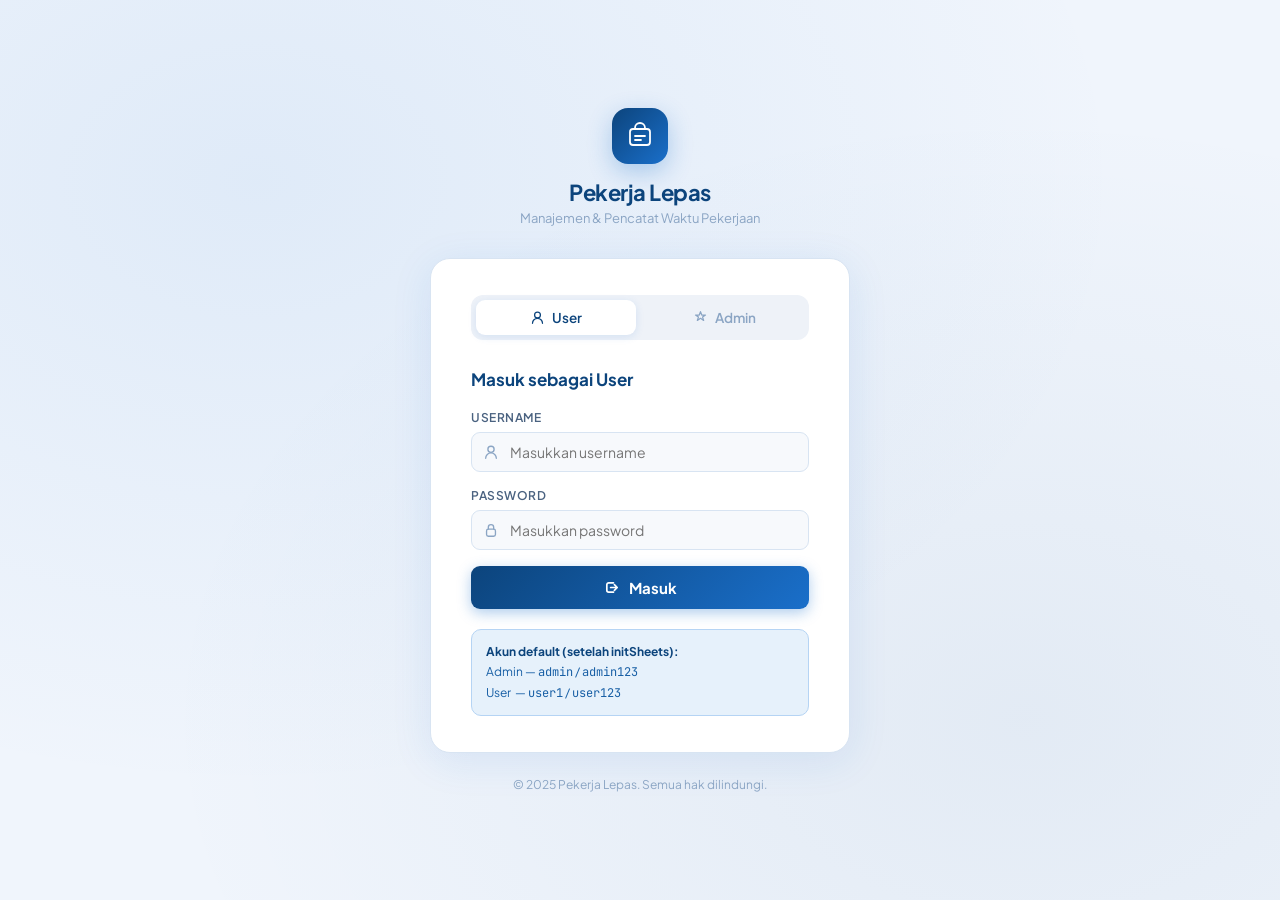
==== admin.html @ 5d01feb5 "Add files via upload" ====
<!DOCTYPE html>
<html lang="id">
<head>
  <meta charset="UTF-8">
  <meta name="viewport" content="width=device-width, initial-scale=1.0">
  <title>Admin — Pekerja Lepas</title>
  <link href="https://fonts.googleapis.com/css2?family=Plus+Jakarta+Sans:wght@400;500;600;700&family=JetBrains+Mono:wght@400;500&display=swap" rel="stylesheet">
  <link rel="stylesheet" href="style.css">
  <style>
    /* ADMIN-SPECIFIC OVERRIDES */
    .app-header { background: linear-gradient(135deg, #0C3060 0%, #0C447C 60%, #1a6fca 100%); }

    .role-badge {
      display: inline-flex; align-items: center; gap: 5px;
      font-size: 11px; font-weight: 600;
      padding: 3px 10px; border-radius: 99px;
    }
    .badge-admin { background: #FFF0D9; color: #A05A00; }
    .badge-user  { background: var(--blue-light); color: var(--blue-dark); }

    .user-grid {
      display: grid;
      grid-template-columns: repeat(auto-fill, minmax(240px, 1fr));
      gap: 14px;
      margin-bottom: 1.5rem;
    }
    .user-card {
      background: var(--white);
      border: 1px solid var(--gray-200);
      border-radius: var(--radius-lg);
      padding: 16px 18px;
      box-shadow: var(--shadow-sm);
      display: flex; align-items: center; gap: 14px;
    }
    .user-avatar {
      width: 42px; height: 42px; border-radius: 50%;
      background: linear-gradient(135deg, var(--blue-dark), var(--blue));
      display: flex; align-items: center; justify-content: center;
      font-size: 17px; font-weight: 700; color: #fff;
      flex-shrink: 0;
    }
    .user-info { flex: 1; min-width: 0; }
    .user-name { font-size: 14px; font-weight: 600; color: var(--gray-800); margin-bottom: 3px; }
    .user-uname { font-size: 12px; color: var(--gray-400); font-family: var(--font-mono); }
    .user-actions { display: flex; gap: 6px; }
    .btn-icon {
      width: 30px; height: 30px;
      border-radius: 7px; border: 1px solid var(--gray-200);
      background: var(--white);
      display: flex; align-items: center; justify-content: center;
      cursor: pointer; transition: all 0.15s;
    }
    .btn-icon svg { width: 14px; height: 14px; }
    .btn-icon:hover { border-color: var(--blue); color: var(--blue); }
    .btn-icon.danger:hover { border-color: #F09595; color: #A32D2D; background: #FCEBEB; }

    /* MODAL */
    .modal-overlay {
      display: none; position: fixed; inset: 0;
      background: rgba(0,0,0,0.35); z-index: 200;
      align-items: center; justify-content: center;
      backdrop-filter: blur(3px);
    }
    .modal-overlay.show { display: flex; }
    .modal {
      background: var(--white);
      border-radius: var(--radius-xl);
      padding: 28px 32px;
      width: 100%; max-width: 400px;
      box-shadow: 0 16px 48px rgba(0,0,0,0.15);
      margin: 20px;
    }
    .modal-title {
      font-size: 16px; font-weight: 700; color: var(--blue-dark);
      margin-bottom: 20px; padding-bottom: 14px;
      border-bottom: 1px solid var(--gray-100);
    }
    .modal-footer { display: flex; gap: 10px; margin-top: 20px; justify-content: flex-end; }
    .btn-cancel {
      padding: 9px 20px;
      background: var(--white); color: var(--gray-600);
      border: 1px solid var(--gray-200);
      border-radius: var(--radius-sm);
      font-family: var(--font-body); font-size: 14px; font-weight: 600;
      cursor: pointer; transition: all 0.15s;
    }
    .btn-cancel:hover { border-color: var(--gray-400); }

    .header-right { display: flex; align-items: center; gap: 12px; margin-left: auto; }
    .session-info { text-align: right; }
    .session-name { font-size: 13px; font-weight: 600; color: #fff; }
    .session-role { font-size: 11px; color: rgba(255,255,255,0.6); }
    .btn-logout {
      padding: 7px 14px;
      background: rgba(255,255,255,0.15);
      border: 1px solid rgba(255,255,255,0.25);
      border-radius: var(--radius-sm);
      color: #fff; font-family: var(--font-body);
      font-size: 12.5px; font-weight: 600;
      cursor: pointer; transition: all 0.15s;
      display: flex; align-items: center; gap: 6px;
    }
    .btn-logout svg { width: 14px; height: 14px; }
    .btn-logout:hover { background: rgba(255,255,255,0.25); }

    select {
      width: 100%;
      padding: 9px 12px 9px 38px;
      border: 1px solid var(--gray-200);
      border-radius: 9px;
      font-family: var(--font-body);
      font-size: 14px;
      color: var(--gray-800);
      background: var(--gray-50);
      outline: none;
      appearance: none;
      cursor: pointer;
    }
    select:focus { border-color: var(--blue); background: var(--white); box-shadow: 0 0 0 3px rgba(26,111,202,0.1); }
  </style>
</head>
<body>

  <!-- HEADER -->
  <header class="app-header">
    <div class="header-inner">
      <div class="app-logo">
        <svg viewBox="0 0 28 28" fill="none">
          <rect x="4" y="7" width="20" height="16" rx="3" stroke="white" stroke-width="1.8"/>
          <path d="M9 7V6a5 5 0 0110 0v1" stroke="white" stroke-width="1.8" stroke-linecap="round"/>
          <path d="M9 14h10M9 18h6" stroke="white" stroke-width="1.8" stroke-linecap="round"/>
        </svg>
      </div>
      <div class="header-text">
        <h1 class="app-title">Pekerja Lepas</h1>
        <p class="app-subtitle">Panel Administrator</p>
      </div>
      <div class="header-right">
        <div class="session-info">
          <div class="session-name" id="session-name">-</div>
          <div class="session-role">Administrator</div>
        </div>
        <button class="btn-logout" onclick="logout()">
          <svg viewBox="0 0 16 16" fill="none"><path d="M6 14H3a1 1 0 01-1-1V3a1 1 0 011-1h3" stroke="currentColor" stroke-width="1.5" stroke-linecap="round"/><path d="M10 11l3-3-3-3M13 8H6" stroke="currentColor" stroke-width="1.5" stroke-linecap="round" stroke-linejoin="round"/></svg>
          Keluar
        </button>
      </div>
    </div>
  </header>

  <!-- NAV -->
  <nav class="main-nav">
    <div class="nav-inner">
      <button class="nav-btn active" onclick="showPage('dashboard')">
        <svg viewBox="0 0 18 18" fill="none"><rect x="2" y="2" width="6" height="6" rx="1.5" stroke="currentColor" stroke-width="1.5"/><rect x="10" y="2" width="6" height="6" rx="1.5" stroke="currentColor" stroke-width="1.5"/><rect x="2" y="10" width="6" height="6" rx="1.5" stroke="currentColor" stroke-width="1.5"/><rect x="10" y="10" width="6" height="6" rx="1.5" stroke="currentColor" stroke-width="1.5"/></svg>
        Dashboard
      </button>
      <button class="nav-btn" onclick="showPage('kelola-user')">
        <svg viewBox="0 0 18 18" fill="none"><circle cx="7" cy="6" r="3" stroke="currentColor" stroke-width="1.5"/><path d="M2 15c0-2.8 2.2-5 5-5" stroke="currentColor" stroke-width="1.5" stroke-linecap="round"/><path d="M13 10v6M10 13h6" stroke="currentColor" stroke-width="1.5" stroke-linecap="round"/></svg>
        Kelola User
      </button>
      <button class="nav-btn" onclick="showPage('semua-pekerjaan')">
        <svg viewBox="0 0 18 18" fill="none"><rect x="3" y="2" width="12" height="14" rx="2" stroke="currentColor" stroke-width="1.5"/><path d="M6 6h6M6 9h6M6 12h4" stroke="currentColor" stroke-width="1.5" stroke-linecap="round"/></svg>
        Semua Pekerjaan
      </button>
    </div>
  </nav>

  <main class="main-content">

    <!-- ==================== DASHBOARD ADMIN ==================== -->
    <section id="dashboard" class="page active">
      <div class="stat-grid" id="admin-stat-grid"></div>
      <div class="sec-title">Aktivitas Terbaru (Semua User)</div>
      <div class="table-card">
        <table>
          <thead><tr>
            <th style="width:25%">Nama Pekerjaan</th>
            <th style="width:18%">User</th>
            <th style="width:22%">Tanggal</th>
            <th style="width:18%">Durasi</th>
            <th style="width:17%">Status</th>
          </tr></thead>
          <tbody id="admin-recent-tbody"></tbody>
        </table>
      </div>
    </section>

    <!-- ==================== KELOLA USER ==================== -->
    <section id="kelola-user" class="page">
      <div style="display:flex;justify-content:space-between;align-items:center;margin-bottom:1.2rem">
        <div class="sec-title" style="padding:0;border:none;margin:0">Daftar User</div>
        <button class="btn-primary" onclick="openAddUser()" style="padding:8px 18px;font-size:13.5px">
          <svg viewBox="0 0 16 16" fill="none" style="width:14px;height:14px"><path d="M8 3v10M3 8h10" stroke="currentColor" stroke-width="2" stroke-linecap="round"/></svg>
          Tambah User
        </button>
      </div>
      <div class="user-grid" id="user-grid"></div>
    </section>

    <!-- ==================== SEMUA PEKERJAAN ==================== -->
    <section id="semua-pekerjaan" class="page">
      <div class="filter-row" id="admin-filter-row"></div>
      <div class="table-card">
        <table>
          <thead><tr>
            <th style="width:28%">Nama Pekerjaan</th>
            <th style="width:17%">User</th>
            <th style="width:23%">Tanggal</th>
            <th style="width:17%">Durasi</th>
            <th style="width:15%">Aksi</th>
          </tr></thead>
          <tbody id="all-jobs-tbody"></tbody>
        </table>
      </div>
    </section>

  </main>

  <!-- MODAL TAMBAH / EDIT USER -->
  <div class="modal-overlay" id="modal-user">
    <div class="modal">
      <div class="modal-title" id="modal-user-title">Tambah User Baru</div>
      <div class="form-group">
        <label>Nama Lengkap</label>
        <div class="input-wrap">
          <svg viewBox="0 0 18 18" fill="none"><circle cx="9" cy="6" r="3.5" stroke="currentColor" stroke-width="1.5"/><path d="M3 16c0-3.3 2.7-6 6-6s6 2.7 6 6" stroke="currentColor" stroke-width="1.5" stroke-linecap="round"/></svg>
          <input type="text" id="modal-nama" placeholder="Nama lengkap user">
        </div>
      </div>
      <div class="form-group">
        <label>Username</label>
        <div class="input-wrap">
          <svg viewBox="0 0 18 18" fill="none"><circle cx="9" cy="9" r="7" stroke="currentColor" stroke-width="1.5"/><path d="M9 6v3l2 2" stroke="currentColor" stroke-width="1.5" stroke-linecap="round"/></svg>
          <input type="text" id="modal-username" placeholder="Username unik">
        </div>
      </div>
      <div class="form-group">
        <label>Password</label>
        <div class="input-wrap">
          <svg viewBox="0 0 18 18" fill="none"><rect x="4" y="8" width="10" height="8" rx="2" stroke="currentColor" stroke-width="1.5"/><path d="M6 8V6a3 3 0 016 0v2" stroke="currentColor" stroke-width="1.5" stroke-linecap="round"/></svg>
          <input type="password" id="modal-password" placeholder="Password">
        </div>
      </div>
      <div class="form-group">
        <label>Role</label>
        <div class="input-wrap">
          <svg viewBox="0 0 18 18" fill="none"><path d="M9 2l1.5 4H15l-3.5 2.5 1.3 4L9 10l-3.8 2.5 1.3-4L3 6h4.5L9 2z" stroke="currentColor" stroke-width="1.5" stroke-linejoin="round"/></svg>
          <select id="modal-role">
            <option value="user">User</option>
            <option value="admin">Admin</option>
          </select>
        </div>
      </div>
      <div class="modal-footer">
        <button class="btn-cancel" onclick="closeModal('modal-user')">Batal</button>
        <button class="btn-primary" onclick="saveUser()" style="padding:9px 20px;font-size:14px">Simpan</button>
      </div>
    </div>
  </div>

  <!-- MODAL KONFIRMASI HAPUS -->
  <div class="modal-overlay" id="modal-delete">
    <div class="modal">
      <div class="modal-title">Hapus User?</div>
      <p style="font-size:14px;color:var(--gray-600);line-height:1.6">User <strong id="delete-target-name"></strong> akan dihapus beserta semua data pekerjaannya. Tindakan ini tidak bisa dibatalkan.</p>
      <div class="modal-footer">
        <button class="btn-cancel" onclick="closeModal('modal-delete')">Batal</button>
        <button class="btn-primary" onclick="confirmDelete()" style="padding:9px 20px;font-size:14px;background:linear-gradient(135deg,#A32D2D,#C94040)">Ya, Hapus</button>
      </div>
    </div>
  </div>

  <script src="api.js"></script>
  <script>
// ==================== SESSION CHECK ====================
const session = JSON.parse(sessionStorage.getItem('pl_session') || 'null');
if (!session || session.role !== 'admin') window.location.href = 'login.html';
document.getElementById('session-name').textContent = session ? session.nama : '-';

let users = [], allJobs = [], jobFilterUser = 'all', editUserId = null, deleteTargetId = null;

const BULAN = ['Jan','Feb','Mar','Apr','Mei','Jun','Jul','Agu','Sep','Okt','Nov','Des'];
const fmtSec = s => { const h=Math.floor(s/3600),m=Math.floor((s%3600)/60),sc=s%60; return [h,m,sc].map(v=>String(v).padStart(2,'0')).join(':'); };
const fmtTgl = t => { const d=new Date(t); return `${d.getDate()} ${BULAN[d.getMonth()]} ${d.getFullYear()}`; };
const getUserName = uid => { const u=users.find(u=>String(u.id)===String(uid)); return u?u.nama:'Unknown'; };
const initials = nama => nama.split(' ').map(w=>w[0]).join('').slice(0,2).toUpperCase();
const showLoad = (id,c) => document.getElementById(id).innerHTML=`<tr><td colspan="${c}" class="empty">Memuat data...</td></tr>`;

function showPage(p) {
  document.querySelectorAll('.page').forEach(el=>el.classList.remove('active'));
  document.querySelectorAll('.nav-btn').forEach((b,i)=>b.classList.toggle('active',['dashboard','kelola-user','semua-pekerjaan'][i]===p));
  document.getElementById(p).classList.add('active');
  if(p==='dashboard')     renderAdminDash();
  if(p==='kelola-user')   loadUsers();
  if(p==='semua-pekerjaan')loadAllJobs();
}

async function renderAdminDash() {
  showLoad('admin-recent-tbody',5);
  try {
    const [rU,rJ] = await Promise.all([API.getUsers(session.id), API.getAllJobs(session.id)]);
    users=rU.success?rU.data:[]; allJobs=rJ.success?rJ.data:[];
    const totalSec=allJobs.reduce((a,b)=>a+b.durasi,0);
    const today=new Date().toISOString().slice(0,10);
    document.getElementById('admin-stat-grid').innerHTML=`
      <div class="stat"><div class="stat-label">Total User</div><div class="stat-val">${users.filter(u=>u.role==='user').length}</div></div>
      <div class="stat"><div class="stat-label">Total Pekerjaan</div><div class="stat-val">${allJobs.length}</div></div>
      <div class="stat"><div class="stat-label">Total Durasi</div><div class="stat-val" style="font-size:18px">${fmtSec(totalSec)}</div></div>
      <div class="stat"><div class="stat-label">Hari Ini</div><div class="stat-val">${allJobs.filter(j=>j.tgl===today).length}</div></div>`;
    const tbody=document.getElementById('admin-recent-tbody');
    tbody.innerHTML=allJobs.length
      ?allJobs.slice(0,10).map(j=>`<tr><td title="${j.nama}">${j.nama}</td><td>${getUserName(j.userId)}</td><td>${fmtTgl(j.tgl)}</td><td>${fmtSec(j.durasi)}</td><td><span class="badge badge-done">selesai</span></td></tr>`).join('')
      :`<tr><td colspan="5" class="empty">Belum ada aktivitas</td></tr>`;
  } catch(err) {
    document.getElementById('admin-recent-tbody').innerHTML=`<tr><td colspan="5" class="empty">Gagal: ${err.message}</td></tr>`;
  }
}

async function loadUsers() {
  document.getElementById('user-grid').innerHTML=`<div style="color:var(--gray-400);font-size:13px;padding:1rem">Memuat...</div>`;
  try { const r=await API.getUsers(session.id); users=r.success?r.data:[]; renderUsers(); }
  catch(err) { document.getElementById('user-grid').innerHTML=`<div class="empty">Gagal: ${err.message}</div>`; }
}
function renderUsers() {
  document.getElementById('user-grid').innerHTML=users.map(u=>`
    <div class="user-card">
      <div class="user-avatar">${initials(u.nama)}</div>
      <div class="user-info">
        <div class="user-name">${u.nama}</div>
        <div class="user-uname">@${u.username}</div>
        <span class="role-badge ${u.role==='admin'?'badge-admin':'badge-user'}" style="margin-top:5px">${u.role==='admin'?'Admin':'User'}</span>
      </div>
      <div class="user-actions">
        ${String(u.id)!==String(session.id)?`
          <button class="btn-icon" onclick="openEditUser('${u.id}')" title="Edit"><svg viewBox="0 0 16 16" fill="none"><path d="M11 2l3 3-8 8H3v-3l8-8z" stroke="currentColor" stroke-width="1.3" stroke-linejoin="round"/></svg></button>
          <button class="btn-icon danger" onclick="openDelete('${u.id}','${u.nama}')" title="Hapus"><svg viewBox="0 0 16 16" fill="none"><path d="M3 5h10M6 5V3h4v2M6 8v5M10 8v5" stroke="currentColor" stroke-width="1.3" stroke-linecap="round"/></svg></button>
        `:'<span style="font-size:11px;color:var(--gray-400)">Saya</span>'}
      </div>
    </div>`).join('');
}
function openAddUser(){
  editUserId=null;
  document.getElementById('modal-user-title').textContent='Tambah User Baru';
  ['modal-nama','modal-username','modal-password'].forEach(id=>document.getElementById(id).value='');
  document.getElementById('modal-role').value='user';
  document.getElementById('modal-user').classList.add('show');
}
function openEditUser(id){
  const u=users.find(u=>String(u.id)===String(id)); if(!u)return;
  editUserId=id;
  document.getElementById('modal-user-title').textContent='Edit User';
  document.getElementById('modal-nama').value=u.nama;
  document.getElementById('modal-username').value=u.username;
  document.getElementById('modal-password').value='';
  document.getElementById('modal-role').value=u.role;
  document.getElementById('modal-user').classList.add('show');
}
async function saveUser(){
  const nama=document.getElementById('modal-nama').value.trim();
  const username=document.getElementById('modal-username').value.trim();
  const password=document.getElementById('modal-password').value;
  const role=document.getElementById('modal-role').value;
  if(!nama||!username){alert('Nama dan username wajib diisi.');return;}
  try{
    const res=editUserId
      ?await API.updateUser(session.id,{id:editUserId,nama,username,password:password||undefined,role})
      :await API.createUser(session.id,{nama,username,password,role});
    if(!res.success){alert('Gagal: '+res.error);return;}
    closeModal('modal-user'); loadUsers();
  }catch(err){alert('Error: '+err.message);}
}
function openDelete(id,nama){
  deleteTargetId=id;
  document.getElementById('delete-target-name').textContent=nama;
  document.getElementById('modal-delete').classList.add('show');
}
async function confirmDelete(){
  try{
    const res=await API.deleteUser(session.id,deleteTargetId);
    if(!res.success){alert('Gagal: '+res.error);return;}
    closeModal('modal-delete'); loadUsers();
  }catch(err){alert('Error: '+err.message);}
}

async function loadAllJobs(){
  showLoad('all-jobs-tbody',5);
  try{
    const [rJ,rU]=await Promise.all([API.getAllJobs(session.id),API.getUsers(session.id)]);
    allJobs=rJ.success?rJ.data:[]; users=rU.success?rU.data:[]; renderAllJobs();
  }catch(err){document.getElementById('all-jobs-tbody').innerHTML=`<tr><td colspan="5" class="empty">Gagal: ${err.message}</td></tr>`;}
}
function renderAllJobs(){
  const uo=users.filter(u=>u.role==='user');
  let fr=`<button class="fbtn ${jobFilterUser==='all'?'active':''}" onclick="setJobFilter('all')">Semua User</button>`;
  uo.forEach(u=>{fr+=`<button class="fbtn ${jobFilterUser==u.id?'active':''}" onclick="setJobFilter('${u.id}')">${u.nama}</button>`;});
  document.getElementById('admin-filter-row').innerHTML=fr;
  const fl=jobFilterUser==='all'?allJobs:allJobs.filter(j=>String(j.userId)===String(jobFilterUser));
  document.getElementById('all-jobs-tbody').innerHTML=fl.length
    ?fl.map(j=>`<tr><td title="${j.nama}">${j.nama}</td><td>${getUserName(j.userId)}</td><td>${fmtTgl(j.tgl)}</td><td>${fmtSec(j.durasi)}</td><td><button class="btn-icon danger" onclick="deleteJobAdmin('${j.id}')"><svg viewBox="0 0 16 16" fill="none"><path d="M3 5h10M6 5V3h4v2M6 8v5M10 8v5" stroke="currentColor" stroke-width="1.3" stroke-linecap="round"/></svg></button></td></tr>`).join('')
    :`<tr><td colspan="5" class="empty">Belum ada data</td></tr>`;
}
function setJobFilter(v){jobFilterUser=v;renderAllJobs();}
async function deleteJobAdmin(id){
  if(!confirm('Hapus pekerjaan ini?'))return;
  try{const res=await API.deleteJob(session.id,id);if(!res.success){alert('Gagal: '+res.error);return;}loadAllJobs();}
  catch(err){alert('Error: '+err.message);}
}

function closeModal(id){document.getElementById(id).classList.remove('show');}
document.querySelectorAll('.modal-overlay').forEach(o=>{o.addEventListener('click',function(e){if(e.target===this)this.classList.remove('show');});});
function logout(){sessionStorage.removeItem('pl_session');window.location.href='login.html';}

renderAdminDash();
  </script>
</body>
</html>
---- style.css ----
/* ============================================
   PEKERJA LEPAS — style.css
   Tema: Biru profesional + Putih bersih
   Font: Plus Jakarta Sans + JetBrains Mono
============================================ */

@import url('https://fonts.googleapis.com/css2?family=Plus+Jakarta+Sans:wght@400;500;600;700&family=JetBrains+Mono:wght@400;500&display=swap');

/* ==================== RESET & BASE ==================== */
*, *::before, *::after {
  box-sizing: border-box;
  margin: 0;
  padding: 0;
}

:root {
  --blue:         #1a6fca;
  --blue-dark:    #0C447C;
  --blue-mid:     #2681e2;
  --blue-light:   #E6F1FB;
  --blue-border:  #B5D4F4;
  --blue-text:    #185FA5;
  --white:        #ffffff;
  --gray-50:      #F7F9FC;
  --gray-100:     #EEF2F8;
  --gray-200:     #D8E4F2;
  --gray-400:     #8BA5C4;
  --gray-600:     #4A6280;
  --gray-800:     #1C2D40;
  --success-bg:   #E1F5EE;
  --success-text: #085041;
  --success-bdr:  #5DCAA5;
  --danger-bg:    #FCEBEB;
  --danger-text:  #A32D2D;
  --danger-bdr:   #F09595;
  --font-body:    'Plus Jakarta Sans', sans-serif;
  --font-mono:    'JetBrains Mono', monospace;
  --radius-sm:    6px;
  --radius-md:    10px;
  --radius-lg:    14px;
  --radius-xl:    20px;
  --shadow-sm:    0 1px 4px rgba(26,111,202,0.08);
  --shadow-md:    0 4px 16px rgba(26,111,202,0.12);
  --shadow-lg:    0 8px 32px rgba(26,111,202,0.16);
}

html {
  font-size: 15px;
  scroll-behavior: smooth;
}

body {
  font-family: var(--font-body);
  background: var(--gray-50);
  color: var(--gray-800);
  min-height: 100vh;
  line-height: 1.6;
}

/* ==================== APP HEADER ==================== */
.app-header {
  background: linear-gradient(135deg, var(--blue-dark) 0%, var(--blue) 60%, #2a8ef0 100%);
  padding: 0;
  position: sticky;
  top: 0;
  z-index: 100;
  box-shadow: 0 2px 12px rgba(12,68,124,0.25);
}

.header-inner {
  max-width: 900px;
  margin: 0 auto;
  padding: 14px 24px;
  display: flex;
  align-items: center;
  gap: 14px;
}

.app-logo {
  width: 42px;
  height: 42px;
  background: rgba(255,255,255,0.15);
  border-radius: var(--radius-md);
  display: flex;
  align-items: center;
  justify-content: center;
  flex-shrink: 0;
  backdrop-filter: blur(4px);
  border: 1px solid rgba(255,255,255,0.2);
}

.app-logo svg {
  width: 22px;
  height: 22px;
}

.app-title {
  font-size: 17px;
  font-weight: 700;
  color: #fff;
  letter-spacing: -0.3px;
}

.app-subtitle {
  font-size: 11.5px;
  color: rgba(255,255,255,0.65);
  margin-top: 1px;
}

/* ==================== NAV ==================== */
.main-nav {
  background: var(--white);
  border-bottom: 1px solid var(--gray-200);
  box-shadow: var(--shadow-sm);
  position: sticky;
  top: 70px;
  z-index: 99;
}

.nav-inner {
  max-width: 900px;
  margin: 0 auto;
  padding: 0 24px;
  display: flex;
  gap: 0;
}

.nav-btn {
  background: none;
  border: none;
  border-bottom: 2.5px solid transparent;
  padding: 12px 18px;
  font-size: 13.5px;
  font-family: var(--font-body);
  font-weight: 500;
  color: var(--gray-400);
  cursor: pointer;
  display: flex;
  align-items: center;
  gap: 7px;
  transition: color 0.18s, border-color 0.18s;
  margin-bottom: -1px;
  white-space: nowrap;
}

.nav-btn svg {
  width: 15px;
  height: 15px;
  flex-shrink: 0;
}

.nav-btn:hover {
  color: var(--blue);
}

.nav-btn.active {
  color: var(--blue);
  border-bottom-color: var(--blue);
}

/* ==================== MAIN CONTENT ==================== */
.main-content {
  max-width: 900px;
  margin: 0 auto;
  padding: 28px 24px 60px;
}

/* ==================== PAGES ==================== */
.page {
  display: none;
  animation: fadeIn 0.2s ease;
}

.page.active {
  display: block;
}

@keyframes fadeIn {
  from { opacity: 0; transform: translateY(6px); }
  to   { opacity: 1; transform: translateY(0); }
}

/* ==================== STAT CARDS ==================== */
.stat-grid {
  display: grid;
  grid-template-columns: repeat(auto-fit, minmax(140px, 1fr));
  gap: 14px;
  margin-bottom: 1.5rem;
}

.stat {
  background: var(--white);
  border: 1px solid var(--blue-border);
  border-radius: var(--radius-lg);
  padding: 16px 18px;
  box-shadow: var(--shadow-sm);
  position: relative;
  overflow: hidden;
}

.stat::before {
  content: '';
  position: absolute;
  top: 0; left: 0; right: 0;
  height: 3px;
  background: linear-gradient(90deg, var(--blue), #2a8ef0);
  border-radius: var(--radius-lg) var(--radius-lg) 0 0;
}

.stat-label {
  font-size: 11.5px;
  color: var(--blue-text);
  font-weight: 500;
  margin-bottom: 8px;
  text-transform: uppercase;
  letter-spacing: 0.5px;
}

.stat-val {
  font-size: 26px;
  font-weight: 700;
  color: var(--blue-dark);
  font-family: var(--font-mono);
  letter-spacing: -1px;
}

/* ==================== FILTER BUTTONS ==================== */
.filter-row {
  display: flex;
  gap: 8px;
  flex-wrap: wrap;
  margin-bottom: 1.2rem;
}

.fbtn {
  font-size: 12px;
  padding: 5px 14px;
  border: 1px solid var(--gray-200);
  border-radius: 99px;
  background: var(--white);
  cursor: pointer;
  color: var(--gray-600);
  font-family: var(--font-body);
  font-weight: 500;
  transition: all 0.15s;
}

.fbtn:hover {
  border-color: var(--blue-border);
  color: var(--blue);
}

.fbtn.active {
  background: var(--blue-light);
  color: var(--blue-dark);
  border-color: var(--blue-border);
}

/* ==================== TABLE ==================== */
.table-card {
  background: var(--white);
  border: 1px solid var(--gray-200);
  border-radius: var(--radius-lg);
  overflow: hidden;
  box-shadow: var(--shadow-sm);
}

table {
  width: 100%;
  border-collapse: collapse;
  table-layout: fixed;
  font-size: 13.5px;
}

th {
  text-align: left;
  padding: 10px 14px;
  background: var(--blue-light);
  border-bottom: 1px solid var(--blue-border);
  font-weight: 600;
  font-size: 11.5px;
  color: var(--blue-text);
  text-transform: uppercase;
  letter-spacing: 0.5px;
}

td {
  padding: 11px 14px;
  border-bottom: 1px solid var(--gray-100);
  color: var(--gray-800);
  overflow: hidden;
  text-overflow: ellipsis;
  white-space: nowrap;
}

tr:last-child td {
  border-bottom: none;
}

tr:hover td {
  background: var(--gray-50);
}

.badge {
  display: inline-block;
  font-size: 11px;
  padding: 3px 10px;
  border-radius: 99px;
  font-weight: 600;
}

.badge-done {
  background: var(--blue-light);
  color: var(--blue-dark);
}

.empty {
  text-align: center;
  padding: 2.5rem;
  color: var(--gray-400);
  font-size: 13px;
  font-style: italic;
}

/* ==================== FORM CARD ==================== */
.card {
  background: var(--white);
  border: 1px solid var(--gray-200);
  border-radius: var(--radius-lg);
  padding: 24px;
  box-shadow: var(--shadow-sm);
  margin-bottom: 1.5rem;
}

.card-title {
  font-size: 15px;
  font-weight: 700;
  color: var(--blue-dark);
  margin-bottom: 1.2rem;
  padding-bottom: 12px;
  border-bottom: 1px solid var(--gray-100);
}

.form-group {
  margin-bottom: 1rem;
}

.form-group label {
  display: block;
  font-size: 12.5px;
  font-weight: 600;
  color: var(--gray-600);
  margin-bottom: 6px;
  text-transform: uppercase;
  letter-spacing: 0.4px;
}

.form-group input {
  width: 100%;
  padding: 9px 12px;
  border: 1px solid var(--gray-200);
  border-radius: var(--radius-sm);
  font-family: var(--font-body);
  font-size: 14px;
  color: var(--gray-800);
  background: var(--white);
  transition: border-color 0.15s, box-shadow 0.15s;
  outline: none;
}

.form-group input:focus {
  border-color: var(--blue);
  box-shadow: 0 0 0 3px rgba(26,111,202,0.1);
}

.form-group input[readonly] {
  background: var(--gray-50);
  color: var(--gray-400);
}

.form-row {
  display: grid;
  grid-template-columns: 1fr 1fr 1fr;
  gap: 14px;
}

/* ==================== STOPWATCH ==================== */
.stopwatch-block {
  background: var(--gray-50);
  border: 1px solid var(--gray-200);
  border-radius: var(--radius-md);
  padding: 18px 20px;
  margin-bottom: 1rem;
}

.stopwatch-block label {
  display: block;
  font-size: 12.5px;
  font-weight: 600;
  color: var(--gray-600);
  margin-bottom: 10px;
  text-transform: uppercase;
  letter-spacing: 0.4px;
}

.sw-display {
  font-family: var(--font-mono);
  font-size: 42px;
  font-weight: 500;
  color: var(--blue-dark);
  letter-spacing: 2px;
  margin-bottom: 16px;
  line-height: 1;
  user-select: none;
}

.sw-btns {
  display: flex;
  gap: 10px;
  flex-wrap: wrap;
}

.sw-btn {
  display: flex;
  align-items: center;
  gap: 7px;
  padding: 9px 18px;
  font-size: 13.5px;
  font-family: var(--font-body);
  font-weight: 600;
  border-radius: var(--radius-sm);
  cursor: pointer;
  border: 1px solid transparent;
  transition: all 0.15s;
}

.sw-btn svg {
  width: 14px;
  height: 14px;
  flex-shrink: 0;
}

.btn-mulai {
  background: var(--success-bg);
  color: var(--success-text);
  border-color: var(--success-bdr);
}

.btn-mulai:hover {
  background: #c9eddf;
}

.btn-stop {
  background: var(--danger-bg);
  color: var(--danger-text);
  border-color: var(--danger-bdr);
}

.btn-stop:hover {
  background: #f7d5d5;
}

.btn-reset {
  background: var(--white);
  color: var(--gray-600);
  border-color: var(--gray-200);
}

.btn-reset:hover {
  border-color: var(--gray-400);
}

/* ==================== BUTTONS ==================== */
.btn-primary {
  background: linear-gradient(135deg, var(--blue), var(--blue-mid));
  color: var(--white);
  border: none;
  border-radius: var(--radius-sm);
  font-family: var(--font-body);
  font-size: 14px;
  font-weight: 600;
  padding: 10px 24px;
  cursor: pointer;
  transition: all 0.18s;
  box-shadow: 0 2px 8px rgba(26,111,202,0.3);
  display: inline-flex;
  align-items: center;
  justify-content: center;
  gap: 8px;
}

.btn-primary:hover {
  background: linear-gradient(135deg, #155fae, #1a6fca);
  box-shadow: 0 4px 14px rgba(26,111,202,0.4);
  transform: translateY(-1px);
}

.btn-primary:active {
  transform: translateY(0);
}

.btn-full {
  width: 100%;
}

.btn-print {
  padding: 13px 24px;
  font-size: 15px;
}

.btn-print svg {
  width: 17px;
  height: 17px;
}

/* ==================== SECTION TITLE ==================== */
.sec-title {
  font-size: 14px;
  font-weight: 700;
  color: var(--blue-dark);
  margin-bottom: 12px;
  padding-top: 1.5rem;
  display: flex;
  align-items: center;
  gap: 8px;
}

.sec-title::before {
  content: '';
  display: inline-block;
  width: 3px;
  height: 16px;
  background: var(--blue);
  border-radius: 2px;
}

/* ==================== LAPORAN ==================== */
.edit-hint {
  display: flex;
  align-items: center;
  gap: 8px;
  font-size: 12.5px;
  color: var(--blue-text);
  background: var(--blue-light);
  border: 1px solid var(--blue-border);
  border-radius: var(--radius-md);
  padding: 10px 14px;
  margin-bottom: 1.2rem;
}

.edit-hint svg {
  width: 15px;
  height: 15px;
  flex-shrink: 0;
}

#logo-input {
  display: none;
}

.report-wrap {
  background: var(--white);
  border: 1px solid var(--gray-200);
  border-radius: var(--radius-xl);
  overflow: hidden;
  box-shadow: var(--shadow-md);
  margin-bottom: 1.2rem;
}

/* KOP */
.kop {
  background: linear-gradient(135deg, var(--blue-dark) 0%, var(--blue) 60%, #2a8ef0 100%);
  padding: 22px 28px;
  display: flex;
  align-items: center;
  gap: 18px;
}

.kop-logo-box {
  width: 72px;
  height: 72px;
  background: var(--white);
  border-radius: var(--radius-md);
  display: flex;
  align-items: center;
  justify-content: center;
  cursor: pointer;
  overflow: hidden;
  flex-shrink: 0;
  box-shadow: 0 2px 8px rgba(0,0,0,0.15);
  transition: transform 0.15s;
}

.kop-logo-box:hover {
  transform: scale(1.05);
}

.kop-logo-box img {
  width: 100%;
  height: 100%;
  object-fit: contain;
}

.logo-placeholder {
  display: flex;
  flex-direction: column;
  align-items: center;
  gap: 4px;
  padding: 8px;
}

.logo-placeholder svg {
  width: 28px;
  height: 28px;
}

.logo-placeholder span {
  font-size: 9.5px;
  color: var(--blue-text);
  text-align: center;
  line-height: 1.3;
  font-weight: 500;
}

.kop-info {
  flex: 1;
}

.kop-name {
  font-size: 20px;
  font-weight: 700;
  color: var(--white);
  margin-bottom: 4px;
  line-height: 1.3;
}

.kop-sub {
  font-size: 12px;
  color: rgba(255,255,255,0.7);
  line-height: 1.5;
}

[contenteditable]:hover {
  outline: 1.5px dashed rgba(255,255,255,0.4);
  border-radius: 4px;
}

[contenteditable]:focus {
  outline: 2px solid rgba(255,255,255,0.6);
  border-radius: 4px;
  padding: 2px 5px;
}

.report-body [contenteditable]:hover {
  outline: 1.5px dashed var(--blue-border);
  border-radius: 4px;
}

.report-body [contenteditable]:focus {
  outline: 2px solid var(--blue);
  border-radius: 4px;
  padding: 2px 5px;
}

.kop-stripe {
  height: 4px;
  background: linear-gradient(90deg, #B5D4F4 0%, #E6F1FB 50%, #B5D4F4 100%);
}

/* REPORT BODY */
.report-body {
  padding: 24px 28px;
}

.report-meta {
  display: flex;
  justify-content: space-between;
  align-items: flex-start;
  margin-bottom: 20px;
  gap: 16px;
}

.report-title {
  font-size: 18px;
  font-weight: 700;
  color: var(--blue-dark);
  margin-bottom: 4px;
}

.report-period {
  font-size: 12.5px;
  color: var(--gray-400);
}

.report-no-wrap {
  text-align: right;
  flex-shrink: 0;
}

.report-no-label {
  font-size: 11px;
  color: var(--gray-400);
  text-transform: uppercase;
  letter-spacing: 0.5px;
  margin-bottom: 2px;
}

.report-no-val {
  font-size: 13.5px;
  font-weight: 600;
  color: var(--blue-dark);
  font-family: var(--font-mono);
}

/* REPORT STATS */
.rstat-grid {
  display: grid;
  grid-template-columns: repeat(3, 1fr);
  gap: 12px;
  margin-bottom: 20px;
}

.rstat {
  background: var(--blue-light);
  border: 1px solid var(--blue-border);
  border-radius: var(--radius-md);
  padding: 12px 14px;
}

.rstat-label {
  font-size: 11px;
  color: var(--blue-text);
  font-weight: 600;
  text-transform: uppercase;
  letter-spacing: 0.4px;
  margin-bottom: 5px;
}

.rstat-val {
  font-size: 18px;
  font-weight: 700;
  color: var(--blue-dark);
  font-family: var(--font-mono);
}

/* REPORT TABLE */
.report-table {
  margin-bottom: 24px;
}

/* TANDA TANGAN */
.ttd-section {
  display: grid;
  grid-template-columns: 1fr 1fr;
  gap: 2.5rem;
  margin-top: 10px;
  padding-top: 20px;
  border-top: 1px solid var(--gray-200);
}

.ttd-box {
  text-align: center;
}

.ttd-label {
  font-size: 12px;
  color: var(--gray-400);
  font-weight: 500;
  margin-bottom: 4px;
}

.ttd-city {
  font-size: 13px;
  color: var(--gray-600);
  margin-bottom: 12px;
}

.ttd-space {
  height: 70px;
  border-bottom: 1px solid var(--gray-200);
  margin-bottom: 10px;
}

.ttd-name {
  font-size: 13.5px;
  font-weight: 700;
  color: var(--gray-800);
}

.ttd-role {
  font-size: 12px;
  color: var(--gray-400);
  margin-top: 3px;
}

/* ==================== PRINT STYLES ==================== */
@media print {
  body {
    background: white;
    padding: 0;
  }

  .app-header,
  .main-nav,
  .edit-hint,
  .btn-print {
    display: none !important;
  }

  .main-content {
    padding: 0;
    max-width: 100%;
  }

  .page {
    display: block !important;
  }

  #dashboard,
  #pekerjaan {
    display: none !important;
  }

  #laporan {
    display: block !important;
  }

  .report-wrap {
    box-shadow: none;
    border: none;
  }
}

/* ==================== RESPONSIVE ==================== */
@media (max-width: 600px) {
  .header-inner,
  .nav-inner,
  .main-content {
    padding-left: 16px;
    padding-right: 16px;
  }

  .form-row {
    grid-template-columns: 1fr 1fr;
  }

  .form-row .form-group:last-child {
    grid-column: 1 / -1;
  }

  .stat-grid {
    grid-template-columns: repeat(2, 1fr);
  }

  .rstat-grid {
    grid-template-columns: 1fr 1fr;
  }

  .ttd-section {
    grid-template-columns: 1fr;
    gap: 1.5rem;
  }

  .kop {
    padding: 16px 20px;
  }

  .kop-name {
    font-size: 16px;
  }

  .sw-display {
    font-size: 32px;
  }
}

/* ==================== TAMBAHAN v2 ====================
   Edit/hapus tombol, modal, toast, header right, responsif
====================================================== */

/* Header right (session + logout) */
.header-right { display:flex; align-items:center; gap:12px; margin-left:auto; }
.session-info { text-align:right; }
.session-name { font-size:13px; font-weight:600; color:#fff; }
.session-role { font-size:11px; color:rgba(255,255,255,0.6); }
.btn-logout {
  padding:7px 14px;
  background:rgba(255,255,255,0.15);
  border:1px solid rgba(255,255,255,0.25);
  border-radius:var(--radius-sm);
  color:#fff; font-family:var(--font-body);
  font-size:12.5px; font-weight:600; cursor:pointer;
  display:flex; align-items:center; gap:6px; transition:all 0.15s; white-space:nowrap;
}
.btn-logout svg { width:14px; height:14px; }
.btn-logout:hover { background:rgba(255,255,255,0.25); }

/* Aksi icon buttons */
.btn-icon {
  width:30px; height:30px;
  border-radius:7px; border:1px solid var(--gray-200);
  background:var(--white);
  display:inline-flex; align-items:center; justify-content:center;
  cursor:pointer; transition:all 0.15s; color:var(--gray-600);
}
.btn-icon svg { width:14px; height:14px; }
.btn-icon:hover { border-color:var(--blue); color:var(--blue); background:var(--blue-light); }
.btn-icon.danger:hover { border-color:#F09595; color:#A32D2D; background:#FCEBEB; }

/* Modal */
.modal-overlay {
  display:none; position:fixed; inset:0;
  background:rgba(0,0,0,0.35); z-index:200;
  align-items:center; justify-content:center;
  backdrop-filter:blur(3px);
}
.modal-overlay.show { display:flex; }
.modal {
  background:var(--white); border-radius:var(--radius-xl);
  padding:28px 32px; width:100%; max-width:400px;
  box-shadow:0 16px 48px rgba(0,0,0,0.15); margin:20px;
}
.modal-title {
  font-size:16px; font-weight:700; color:var(--blue-dark);
  margin-bottom:16px; padding-bottom:14px;
  border-bottom:1px solid var(--gray-100);
}
.modal-footer { display:flex; gap:10px; margin-top:20px; justify-content:flex-end; }
.btn-cancel {
  padding:9px 20px;
  background:var(--white); color:var(--gray-600);
  border:1px solid var(--gray-200);
  border-radius:var(--radius-sm);
  font-family:var(--font-body); font-size:14px; font-weight:600;
  cursor:pointer; transition:all 0.15s;
  display:inline-flex; align-items:center; gap:6px;
}
.btn-cancel:hover { border-color:var(--gray-400); }

/* Responsif mobile */
@media (max-width: 640px) {
  .header-inner { padding:10px 14px; gap:10px; }
  .app-title { font-size:15px; }
  .app-subtitle { display:none; }
  .session-info { display:none; }
  .btn-logout span { display:none; }
  .btn-logout { padding:7px 10px; }

  .nav-inner { padding:0 10px; gap:0; }
  .nav-btn { padding:10px 10px; font-size:12px; gap:5px; }
  .nav-btn svg { width:14px; height:14px; }

  .main-content { padding:16px 12px 60px; }

  .stat-grid { grid-template-columns:1fr 1fr; gap:10px; }
  .stat-val { font-size:20px; }

  .form-row { grid-template-columns:1fr 1fr; }
  .form-row .form-group:last-child { grid-column:1 / -1; }

  .sw-display { font-size:28px; }
  .sw-btn { padding:8px 12px; font-size:13px; }

  .card { padding:16px; }

  table { font-size:12px; }
  th,td { padding:8px 8px; }

  /* Sembunyikan kolom tanggal di mobile, tampilkan saja nama + durasi + aksi */
  .hide-mobile { display:none; }

  .rstat-grid { grid-template-columns:1fr 1fr; }

  .ttd-section { grid-template-columns:1fr; gap:1.5rem; }

  .kop { padding:14px 16px; gap:12px; }
  .kop-logo-box { width:52px; height:52px; }
  .kop-name { font-size:15px; }
  .kop-sub { font-size:10px; }
  .report-body { padding:16px; }

  .modal { padding:20px; margin:12px; }
  .filter-row { gap:6px; }
  .fbtn { padding:4px 10px; font-size:11.5px; }
}

@media (max-width: 400px) {
  .stat-grid { grid-template-columns:1fr; }
  .form-row { grid-template-columns:1fr; }
  .form-row .form-group:last-child { grid-column:auto; }
}
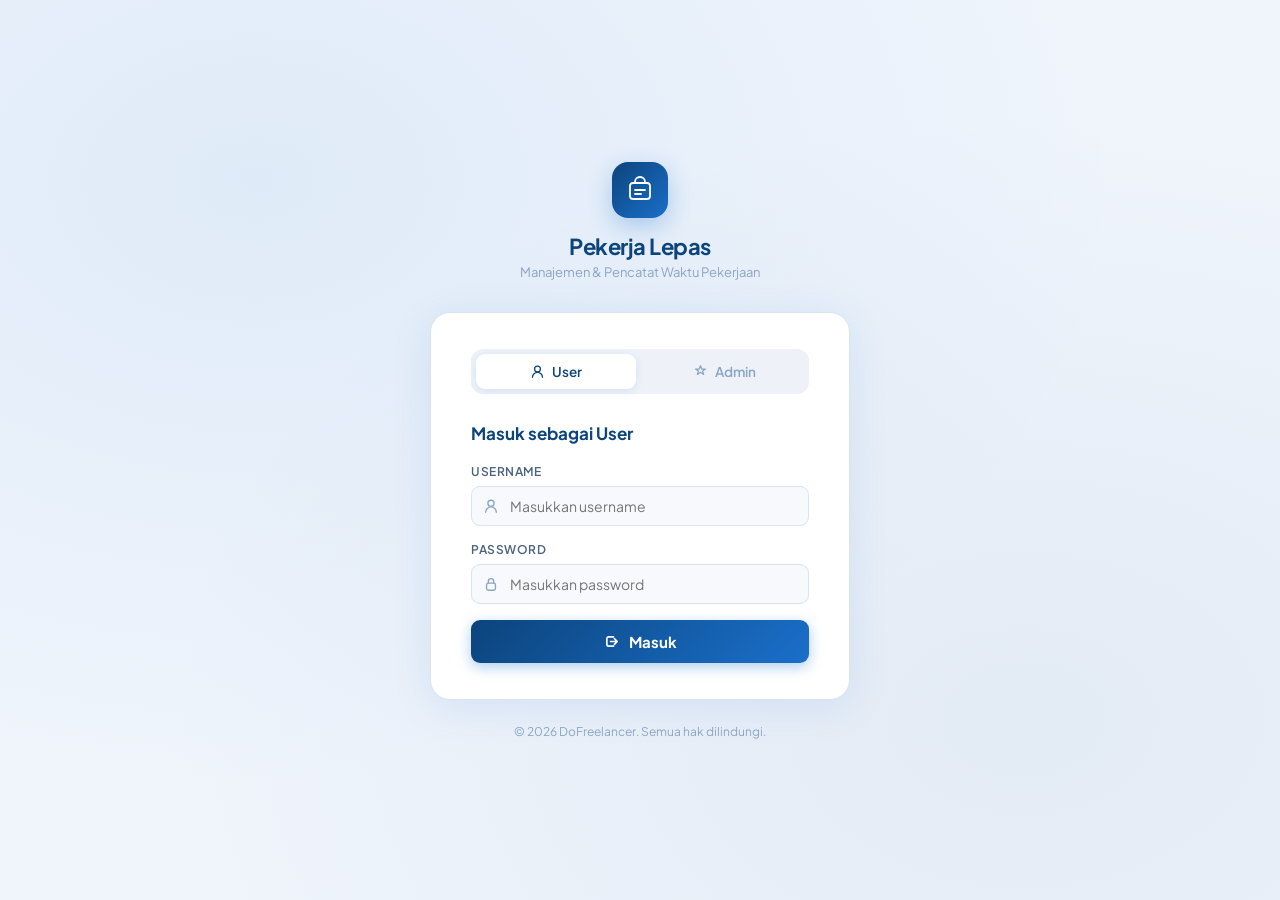
==== commit fd078849: "Add files via upload" ====
--- a/admin.html
+++ b/admin.html
@@ -6,300 +6,419 @@
   <title>Admin — Pekerja Lepas</title>
   <link href="https://fonts.googleapis.com/css2?family=Plus+Jakarta+Sans:wght@400;500;600;700&family=JetBrains+Mono:wght@400;500&display=swap" rel="stylesheet">
   <link rel="stylesheet" href="style.css">
+  <link rel="stylesheet" href="sidebar.css">
   <style>
-    /* ADMIN-SPECIFIC OVERRIDES */
-    .app-header { background: linear-gradient(135deg, #0C3060 0%, #0C447C 60%, #1a6fca 100%); }
-
-    .role-badge {
-      display: inline-flex; align-items: center; gap: 5px;
-      font-size: 11px; font-weight: 600;
-      padding: 3px 10px; border-radius: 99px;
-    }
-    .badge-admin { background: #FFF0D9; color: #A05A00; }
-    .badge-user  { background: var(--blue-light); color: var(--blue-dark); }
-
-    .user-grid {
-      display: grid;
-      grid-template-columns: repeat(auto-fill, minmax(240px, 1fr));
-      gap: 14px;
-      margin-bottom: 1.5rem;
-    }
+    .app-header { background: linear-gradient(135deg,#0C3060 0%,#0C447C 60%,#1a6fca 100%); }
+    .role-badge { display:inline-flex;align-items:center;gap:5px;font-size:11px;font-weight:600;padding:3px 9px;border-radius:99px; }
+    .badge-admin { background:#FFF0D9;color:#A05A00; }
+    .badge-user  { background:var(--blue-light);color:var(--blue-dark); }
+
+    /* USER CARD — lebih compact */
+    .user-grid { display:grid;grid-template-columns:repeat(auto-fill,minmax(220px,1fr));gap:10px;margin-bottom:1.5rem; }
     .user-card {
-      background: var(--white);
-      border: 1px solid var(--gray-200);
-      border-radius: var(--radius-lg);
-      padding: 16px 18px;
-      box-shadow: var(--shadow-sm);
-      display: flex; align-items: center; gap: 14px;
+      background:var(--white);border:1px solid var(--gray-200);border-radius:var(--radius-md);
+      padding:12px 14px;box-shadow:var(--shadow-sm);display:flex;align-items:center;gap:10px;
     }
     .user-avatar {
-      width: 42px; height: 42px; border-radius: 50%;
-      background: linear-gradient(135deg, var(--blue-dark), var(--blue));
-      display: flex; align-items: center; justify-content: center;
-      font-size: 17px; font-weight: 700; color: #fff;
-      flex-shrink: 0;
+      width:34px;height:34px;border-radius:50%;flex-shrink:0;
+      background:linear-gradient(135deg,var(--blue-dark),var(--blue));
+      display:flex;align-items:center;justify-content:center;
+      font-size:13px;font-weight:700;color:#fff;
     }
-    .user-info { flex: 1; min-width: 0; }
-    .user-name { font-size: 14px; font-weight: 600; color: var(--gray-800); margin-bottom: 3px; }
-    .user-uname { font-size: 12px; color: var(--gray-400); font-family: var(--font-mono); }
-    .user-actions { display: flex; gap: 6px; }
-    .btn-icon {
-      width: 30px; height: 30px;
-      border-radius: 7px; border: 1px solid var(--gray-200);
-      background: var(--white);
-      display: flex; align-items: center; justify-content: center;
-      cursor: pointer; transition: all 0.15s;
-    }
-    .btn-icon svg { width: 14px; height: 14px; }
-    .btn-icon:hover { border-color: var(--blue); color: var(--blue); }
-    .btn-icon.danger:hover { border-color: #F09595; color: #A32D2D; background: #FCEBEB; }
+    .user-info { flex:1;min-width:0; }
+    .user-name  { font-size:13px;font-weight:600;color:var(--gray-800);white-space:nowrap;overflow:hidden;text-overflow:ellipsis; }
+    .user-uname { font-size:11px;color:var(--gray-400);font-family:var(--font-mono); }
+    .user-actions { display:flex;gap:4px;flex-shrink:0; }
 
     /* MODAL */
-    .modal-overlay {
-      display: none; position: fixed; inset: 0;
-      background: rgba(0,0,0,0.35); z-index: 200;
-      align-items: center; justify-content: center;
-      backdrop-filter: blur(3px);
-    }
-    .modal-overlay.show { display: flex; }
-    .modal {
-      background: var(--white);
-      border-radius: var(--radius-xl);
-      padding: 28px 32px;
-      width: 100%; max-width: 400px;
-      box-shadow: 0 16px 48px rgba(0,0,0,0.15);
-      margin: 20px;
-    }
-    .modal-title {
-      font-size: 16px; font-weight: 700; color: var(--blue-dark);
-      margin-bottom: 20px; padding-bottom: 14px;
-      border-bottom: 1px solid var(--gray-100);
-    }
-    .modal-footer { display: flex; gap: 10px; margin-top: 20px; justify-content: flex-end; }
-    .btn-cancel {
-      padding: 9px 20px;
-      background: var(--white); color: var(--gray-600);
-      border: 1px solid var(--gray-200);
-      border-radius: var(--radius-sm);
-      font-family: var(--font-body); font-size: 14px; font-weight: 600;
-      cursor: pointer; transition: all 0.15s;
-    }
-    .btn-cancel:hover { border-color: var(--gray-400); }
-
-    .header-right { display: flex; align-items: center; gap: 12px; margin-left: auto; }
-    .session-info { text-align: right; }
-    .session-name { font-size: 13px; font-weight: 600; color: #fff; }
-    .session-role { font-size: 11px; color: rgba(255,255,255,0.6); }
-    .btn-logout {
-      padding: 7px 14px;
-      background: rgba(255,255,255,0.15);
-      border: 1px solid rgba(255,255,255,0.25);
-      border-radius: var(--radius-sm);
-      color: #fff; font-family: var(--font-body);
-      font-size: 12.5px; font-weight: 600;
-      cursor: pointer; transition: all 0.15s;
-      display: flex; align-items: center; gap: 6px;
-    }
-    .btn-logout svg { width: 14px; height: 14px; }
-    .btn-logout:hover { background: rgba(255,255,255,0.25); }
-
-    select {
-      width: 100%;
-      padding: 9px 12px 9px 38px;
-      border: 1px solid var(--gray-200);
-      border-radius: 9px;
-      font-family: var(--font-body);
-      font-size: 14px;
-      color: var(--gray-800);
-      background: var(--gray-50);
-      outline: none;
-      appearance: none;
-      cursor: pointer;
-    }
-    select:focus { border-color: var(--blue); background: var(--white); box-shadow: 0 0 0 3px rgba(26,111,202,0.1); }
+    .modal-overlay { display:none;position:fixed;inset:0;background:rgba(0,0,0,0.35);z-index:200;align-items:center;justify-content:center;backdrop-filter:blur(3px); }
+    .modal-overlay.show { display:flex; }
+    .modal { background:var(--white);border-radius:var(--radius-xl);padding:24px 28px;width:100%;max-width:420px;box-shadow:0 16px 48px rgba(0,0,0,0.15);margin:16px; }
+    .modal-title { font-size:15px;font-weight:700;color:var(--blue-dark);margin-bottom:16px;padding-bottom:12px;border-bottom:1px solid var(--gray-100); }
+    .modal-footer { display:flex;gap:10px;margin-top:16px;justify-content:flex-end; }
+    .btn-cancel { padding:8px 18px;background:var(--white);color:var(--gray-600);border:1px solid var(--gray-200);border-radius:var(--radius-sm);font-family:var(--font-body);font-size:13.5px;font-weight:600;cursor:pointer;transition:all 0.15s; }
+    .btn-cancel:hover { border-color:var(--gray-400); }
+
+    .header-right { display:flex;align-items:center;gap:12px;margin-left:auto; }
+    .session-info { text-align:right; }
+    .session-name { font-size:13px;font-weight:600;color:#fff; }
+    .session-role { font-size:11px;color:rgba(255,255,255,0.6); }
+    .btn-logout { padding:7px 14px;background:rgba(255,255,255,0.15);border:1px solid rgba(255,255,255,0.25);border-radius:var(--radius-sm);color:#fff;font-family:var(--font-body);font-size:12.5px;font-weight:600;cursor:pointer;transition:all 0.15s;display:flex;align-items:center;gap:6px; }
+    .btn-logout svg { width:14px;height:14px; }
+    .btn-logout:hover { background:rgba(255,255,255,0.25); }
+
+    select { width:100%;padding:9px 12px 9px 38px;border:1px solid var(--gray-200);border-radius:9px;font-family:var(--font-body);font-size:14px;color:var(--gray-800);background:var(--gray-50);outline:none;appearance:none;cursor:pointer; }
+    select:focus { border-color:var(--blue);background:var(--white);box-shadow:0 0 0 3px rgba(26,111,202,0.1); }
+
+    /* LAPORAN ADMIN */
+    .report-wrap { background:#fff;border:1px solid var(--gray-200);border-radius:var(--radius-xl);overflow:hidden;box-shadow:var(--shadow-md);margin-bottom:1.2rem; }
+    .kop { background:linear-gradient(135deg,#0C447C 0%,#1a6fca 60%,#2a8ef0 100%);padding:20px 24px;display:flex;align-items:center;gap:16px; }
+    .kop-logo-box { width:68px;height:68px;background:#fff;border-radius:var(--radius-md);display:flex;align-items:center;justify-content:center;cursor:pointer;overflow:hidden;flex-shrink:0;box-shadow:0 2px 8px rgba(0,0,0,0.15);transition:transform 0.15s; }
+    .kop-logo-box:hover { transform:scale(1.05); }
+    .kop-logo-box img { width:100%;height:100%;object-fit:contain; }
+    .logo-placeholder { display:flex;flex-direction:column;align-items:center;gap:3px;padding:6px; }
+    .logo-placeholder svg { width:24px;height:24px; }
+    .logo-placeholder span { font-size:9px;color:#185FA5;text-align:center;line-height:1.3;font-weight:500; }
+    .kop-info { flex:1; }
+    .kop-name { font-size:18px;font-weight:700;color:#fff;margin-bottom:3px; }
+    .kop-sub  { font-size:11.5px;color:rgba(255,255,255,0.7);line-height:1.5; }
+    [contenteditable]:hover { outline:1.5px dashed rgba(255,255,255,0.4);border-radius:4px; }
+    [contenteditable]:focus { outline:2px solid rgba(255,255,255,0.6);border-radius:4px;padding:2px 5px; }
+    .report-body [contenteditable]:hover { outline:1.5px dashed var(--blue-border);border-radius:4px; }
+    .report-body [contenteditable]:focus { outline:2px solid var(--blue);border-radius:4px;padding:2px 5px; }
+    .kop-stripe { height:3px;background:linear-gradient(90deg,#B5D4F4,#E6F1FB,#B5D4F4); }
+    .report-body { padding:20px 24px; }
+    .report-meta { display:flex;justify-content:space-between;align-items:flex-start;margin-bottom:16px;gap:12px; }
+    .report-title { font-size:16px;font-weight:700;color:var(--blue-dark);margin-bottom:3px; }
+    .report-period { font-size:12px;color:var(--gray-400); }
+    .report-no-wrap { text-align:right;flex-shrink:0; }
+    .report-no-label { font-size:10px;color:var(--gray-400);text-transform:uppercase;margin-bottom:2px; }
+    .report-no-val   { font-size:13px;font-weight:600;color:var(--blue-dark);font-family:var(--font-mono); }
+    .rstat-grid { display:grid;grid-template-columns:repeat(3,1fr);gap:10px;margin-bottom:16px; }
+    .rstat { background:var(--blue-light);border:1px solid var(--blue-border);border-radius:6px;padding:10px 12px; }
+    .rstat-label { font-size:10px;color:var(--blue-text);font-weight:600;text-transform:uppercase;margin-bottom:3px; }
+    .rstat-val   { font-size:16px;font-weight:700;color:var(--blue-dark);font-family:var(--font-mono); }
+    .ttd-section { display:grid;grid-template-columns:1fr 1fr;gap:2rem;margin-top:12px;padding-top:16px;border-top:1px solid var(--gray-200); }
+    .ttd-box  { text-align:center; }
+    .ttd-label{ font-size:11px;color:var(--gray-400);margin-bottom:3px; }
+    .ttd-city { font-size:12.5px;color:var(--gray-600);margin-bottom:10px; }
+    .ttd-space{ height:60px;border-bottom:1px solid var(--gray-200);margin-bottom:8px; }
+    .ttd-name { font-size:13px;font-weight:700;color:var(--gray-800); }
+    .ttd-role { font-size:11px;color:var(--gray-400);margin-top:2px; }
+    .edit-hint { display:flex;align-items:center;gap:8px;font-size:12.5px;color:var(--blue-text);background:var(--blue-light);border:1px solid var(--blue-border);border-radius:var(--radius-md);padding:10px 14px;margin-bottom:1rem; }
+    .edit-hint svg { width:15px;height:15px;flex-shrink:0; }
+    #logo-input { display:none; }
   </style>
 </head>
 <body>
 
-  <!-- HEADER -->
-  <header class="app-header">
-    <div class="header-inner">
-      <div class="app-logo">
-        <svg viewBox="0 0 28 28" fill="none">
-          <rect x="4" y="7" width="20" height="16" rx="3" stroke="white" stroke-width="1.8"/>
-          <path d="M9 7V6a5 5 0 0110 0v1" stroke="white" stroke-width="1.8" stroke-linecap="round"/>
-          <path d="M9 14h10M9 18h6" stroke="white" stroke-width="1.8" stroke-linecap="round"/>
-        </svg>
+<!-- OVERLAY MOBILE -->
+<div id="sb-overlay" class="sb-overlay"></div>
+
+<!-- SIDEBAR ADMIN -->
+<aside id="sidebar" class="sidebar">
+  <div class="sb-header">
+    <div class="sb-logo">
+      <svg viewBox="0 0 28 28" fill="none"><rect x="4" y="7" width="20" height="16" rx="3" stroke="white" stroke-width="1.8"/><path d="M9 7V6a5 5 0 0110 0v1" stroke="white" stroke-width="1.8" stroke-linecap="round"/><path d="M9 14h10M9 18h6" stroke="white" stroke-width="1.8" stroke-linecap="round"/></svg>
+    </div>
+    <div class="sb-brand">
+      <div class="sb-brand-name">Pekerja Lepas</div>
+      <div class="sb-brand-sub">Panel Admin</div>
+    </div>
+
+  </div>
+  <div class="sb-user">
+    <div class="sb-user-avatar" id="sb-avatar">A</div>
+    <div class="sb-user-info">
+      <div class="sb-user-name" id="sb-user-name">-</div>
+      <div class="sb-user-role">Administrator</div>
+    </div>
+  </div>
+  <nav class="sb-nav">
+    <div class="sb-nav-section">Admin Menu</div>
+    <button class="sb-nav-item active" id="nav-dashboard" onclick="showPage('dashboard')">
+      <div class="sb-icon"><svg viewBox="0 0 18 18" fill="none"><rect x="2" y="2" width="6" height="6" rx="1.5" stroke="currentColor" stroke-width="1.5"/><rect x="10" y="2" width="6" height="6" rx="1.5" stroke="currentColor" stroke-width="1.5"/><rect x="2" y="10" width="6" height="6" rx="1.5" stroke="currentColor" stroke-width="1.5"/><rect x="10" y="10" width="6" height="6" rx="1.5" stroke="currentColor" stroke-width="1.5"/></svg></div>
+      <span class="sb-nav-label">Dashboard</span>
+      <span class="sb-tooltip">Dashboard</span>
+    </button>
+    <button class="sb-nav-item" id="nav-kelola-user" onclick="showPage('kelola-user')">
+      <div class="sb-icon"><svg viewBox="0 0 18 18" fill="none"><circle cx="7" cy="6" r="3" stroke="currentColor" stroke-width="1.5"/><path d="M2 15c0-2.8 2.2-5 5-5" stroke="currentColor" stroke-width="1.5" stroke-linecap="round"/><path d="M13 10v6M10 13h6" stroke="currentColor" stroke-width="1.5" stroke-linecap="round"/></svg></div>
+      <span class="sb-nav-label">Kelola User</span>
+      <span class="sb-tooltip">Kelola User</span>
+    </button>
+    <button class="sb-nav-item" id="nav-semua-pekerjaan" onclick="showPage('semua-pekerjaan')">
+      <div class="sb-icon"><svg viewBox="0 0 18 18" fill="none"><rect x="3" y="2" width="12" height="14" rx="2" stroke="currentColor" stroke-width="1.5"/><path d="M6 6h6M6 9h6M6 12h4" stroke="currentColor" stroke-width="1.5" stroke-linecap="round"/></svg></div>
+      <span class="sb-nav-label">Semua Pekerjaan</span>
+      <span class="sb-tooltip">Semua Pekerjaan</span>
+    </button>
+    <button class="sb-nav-item" id="nav-edit-laporan" onclick="showPage('edit-laporan')">
+      <div class="sb-icon"><svg viewBox="0 0 18 18" fill="none"><path d="M3 14l8-8 3 3-8 8H3v-3z" stroke="currentColor" stroke-width="1.4" stroke-linejoin="round"/><path d="M11 6l3 3" stroke="currentColor" stroke-width="1.4"/></svg></div>
+      <span class="sb-nav-label">Edit Laporan</span>
+      <span class="sb-tooltip">Edit Laporan</span>
+    </button>
+  </nav>
+  <div class="sb-bottom">
+    <div class="sb-divider"></div>
+    <button class="sb-logout" onclick="logout()">
+      <div class="sb-icon"><svg viewBox="0 0 18 18" fill="none"><path d="M7 16H4a1 1 0 01-1-1V3a1 1 0 011-1h3" stroke="currentColor" stroke-width="1.5" stroke-linecap="round"/><path d="M12 13l4-4-4-4M16 9H7" stroke="currentColor" stroke-width="1.5" stroke-linecap="round" stroke-linejoin="round"/></svg></div>
+      <span class="sb-nav-label">Keluar</span>
+      <span class="sb-tooltip">Keluar</span>
+    </button>
+  </div>
+</aside>
+
+<!-- Toggle sidebar — mengambang di tengah garis sidebar -->
+<button class="sb-toggle" id="sb-toggle" title="Perkecil/perlebar menu">
+  <svg viewBox="0 0 16 16" fill="none"><path d="M10 3L6 8l4 5" stroke="currentColor" stroke-width="2" stroke-linecap="round" stroke-linejoin="round"/></svg>
+</button>
+
+<!-- MAIN -->
+<div class="sb-main">
+<header class="topbar">
+  <button class="topbar-menu-btn" id="topbar-menu-btn">
+    <svg viewBox="0 0 20 20" fill="none"><path d="M3 5h14M3 10h14M3 15h14" stroke="currentColor" stroke-width="1.8" stroke-linecap="round"/></svg>
+  </button>
+  <div class="topbar-page-title" id="topbar-page-title">Dashboard</div>
+  <div class="topbar-right">
+    <div class="topbar-user">
+      <div class="topbar-avatar" id="topbar-avatar">A</div>
+      <div>
+        <div class="topbar-name" id="session-name">-</div>
+        <div class="topbar-role">Administrator</div>
       </div>
-      <div class="header-text">
-        <h1 class="app-title">Pekerja Lepas</h1>
-        <p class="app-subtitle">Panel Administrator</p>
+    </div>
+  </div>
+</header>
+<div class="content-wrapper">
+
+<header class="app-header">
+  <div class="header-inner">
+    <div class="app-logo">
+      <svg viewBox="0 0 28 28" fill="none"><rect x="4" y="7" width="20" height="16" rx="3" stroke="white" stroke-width="1.8"/><path d="M9 7V6a5 5 0 0110 0v1" stroke="white" stroke-width="1.8" stroke-linecap="round"/><path d="M9 14h10M9 18h6" stroke="white" stroke-width="1.8" stroke-linecap="round"/></svg>
+    </div>
+    <div class="header-text">
+      <h1 class="app-title">Pekerja Lepas</h1>
+      <p class="app-subtitle">Panel Administrator</p>
+    </div>
+    <div class="header-right">
+      <div class="session-info">
+        <div class="session-name" id="session-name">-</div>
+        <div class="session-role">Administrator</div>
       </div>
-      <div class="header-right">
-        <div class="session-info">
-          <div class="session-name" id="session-name">-</div>
-          <div class="session-role">Administrator</div>
+      <button class="btn-logout" onclick="logout()">
+        <svg viewBox="0 0 16 16" fill="none"><path d="M6 14H3a1 1 0 01-1-1V3a1 1 0 011-1h3" stroke="currentColor" stroke-width="1.5" stroke-linecap="round"/><path d="M10 11l3-3-3-3M13 8H6" stroke="currentColor" stroke-width="1.5" stroke-linecap="round" stroke-linejoin="round"/></svg>
+        Keluar
+      </button>
+    </div>
+  </div>
+</header>
+
+<nav class="main-nav">
+  <div class="nav-inner">
+    <button class="nav-btn active" onclick="showPage('dashboard')">
+      <svg viewBox="0 0 18 18" fill="none"><rect x="2" y="2" width="6" height="6" rx="1.5" stroke="currentColor" stroke-width="1.5"/><rect x="10" y="2" width="6" height="6" rx="1.5" stroke="currentColor" stroke-width="1.5"/><rect x="2" y="10" width="6" height="6" rx="1.5" stroke="currentColor" stroke-width="1.5"/><rect x="10" y="10" width="6" height="6" rx="1.5" stroke="currentColor" stroke-width="1.5"/></svg>
+      Dashboard
+    </button>
+    <button class="nav-btn" onclick="showPage('kelola-user')">
+      <svg viewBox="0 0 18 18" fill="none"><circle cx="7" cy="6" r="3" stroke="currentColor" stroke-width="1.5"/><path d="M2 15c0-2.8 2.2-5 5-5" stroke="currentColor" stroke-width="1.5" stroke-linecap="round"/><path d="M13 10v6M10 13h6" stroke="currentColor" stroke-width="1.5" stroke-linecap="round"/></svg>
+      Kelola User
+    </button>
+    <button class="nav-btn" onclick="showPage('semua-pekerjaan')">
+      <svg viewBox="0 0 18 18" fill="none"><rect x="3" y="2" width="12" height="14" rx="2" stroke="currentColor" stroke-width="1.5"/><path d="M6 6h6M6 9h6M6 12h4" stroke="currentColor" stroke-width="1.5" stroke-linecap="round"/></svg>
+      Semua Pekerjaan
+    </button>
+    <button class="nav-btn" onclick="showPage('edit-laporan')">
+      <svg viewBox="0 0 18 18" fill="none"><rect x="3" y="2" width="12" height="14" rx="2" stroke="currentColor" stroke-width="1.5"/><path d="M11 2l3 3-6 6H5v-3l6-6z" stroke="currentColor" stroke-width="1.3" stroke-linejoin="round"/></svg>
+      Edit Laporan
+    </button>
+  </div>
+</nav>
+
+<main class="main-content">
+
+  <!-- DASHBOARD -->
+  <section id="dashboard" class="page active">
+    <div class="stat-grid" id="admin-stat-grid"></div>
+    <div class="sec-title">Aktivitas Terbaru</div>
+    <div class="table-card">
+      <table>
+        <thead><tr>
+          <th style="width:25%">Nama Pekerjaan</th>
+          <th style="width:15%">Kategori</th>
+          <th style="width:15%">User</th>
+          <th style="width:20%">Tanggal</th>
+          <th style="width:15%">Durasi</th>
+          <th style="width:10%">Status</th>
+        </tr></thead>
+        <tbody id="admin-recent-tbody"></tbody>
+      </table>
+    </div>
+  </section>
+
+  <!-- KELOLA USER -->
+  <section id="kelola-user" class="page">
+    <div style="display:flex;justify-content:space-between;align-items:center;margin-bottom:1rem">
+      <div class="sec-title" style="padding:0;border:none;margin:0">Daftar User</div>
+      <button class="btn-primary" onclick="openAddUser()" style="padding:7px 16px;font-size:13px">
+        <svg viewBox="0 0 16 16" fill="none" style="width:13px;height:13px"><path d="M8 3v10M3 8h10" stroke="currentColor" stroke-width="2" stroke-linecap="round"/></svg>
+        Tambah User
+      </button>
+    </div>
+    <div class="user-grid" id="user-grid"></div>
+  </section>
+
+  <!-- SEMUA PEKERJAAN -->
+  <section id="semua-pekerjaan" class="page">
+    <div class="filter-row" id="admin-filter-row"></div>
+    <div class="table-card">
+      <table>
+        <thead><tr>
+          <th style="width:24%">Nama Pekerjaan</th>
+          <th style="width:13%">Kategori</th>
+          <th style="width:13%">User</th>
+          <th style="width:20%">Tanggal</th>
+          <th style="width:15%">Durasi</th>
+          <th style="width:10%">Aksi</th>
+        </tr></thead>
+        <tbody id="all-jobs-tbody"></tbody>
+      </table>
+    </div>
+  </section>
+
+  <!-- EDIT LAPORAN (Admin only) -->
+  <section id="edit-laporan" class="page">
+    <div class="edit-hint">
+      <svg viewBox="0 0 16 16" fill="none"><circle cx="8" cy="8" r="6" stroke="currentColor" stroke-width="1.5"/><path d="M8 7v4M8 5.5v.5" stroke="currentColor" stroke-width="1.5" stroke-linecap="round"/></svg>
+      Klik teks/logo untuk mengedit. Perubahan disimpan otomatis ke <strong>localStorage</strong> dan diterapkan ke semua laporan user.
+    </div>
+    <input type="file" id="logo-input" accept="image/*">
+
+    <div class="report-wrap" id="admin-report-preview">
+      <div class="kop">
+        <div class="kop-logo-box" onclick="document.getElementById('logo-input').click()" title="Klik ganti logo">
+          <div id="logo-display">
+            <div class="logo-placeholder">
+              <svg viewBox="0 0 32 32" fill="none"><rect x="4" y="4" width="24" height="24" rx="4" stroke="#1a6fca" stroke-width="1.5" stroke-dasharray="4 3"/><path d="M10 22l5-6 4 5 3-3 4 4" stroke="#1a6fca" stroke-width="1.5" stroke-linecap="round" stroke-linejoin="round"/><circle cx="11" cy="12" r="2" stroke="#1a6fca" stroke-width="1.5"/></svg>
+              <span>Klik ganti logo</span>
+            </div>
+          </div>
         </div>
-        <button class="btn-logout" onclick="logout()">
-          <svg viewBox="0 0 16 16" fill="none"><path d="M6 14H3a1 1 0 01-1-1V3a1 1 0 011-1h3" stroke="currentColor" stroke-width="1.5" stroke-linecap="round"/><path d="M10 11l3-3-3-3M13 8H6" stroke="currentColor" stroke-width="1.5" stroke-linecap="round" stroke-linejoin="round"/></svg>
-          Keluar
-        </button>
-      </div>
-    </div>
-  </header>
-
-  <!-- NAV -->
-  <nav class="main-nav">
-    <div class="nav-inner">
-      <button class="nav-btn active" onclick="showPage('dashboard')">
-        <svg viewBox="0 0 18 18" fill="none"><rect x="2" y="2" width="6" height="6" rx="1.5" stroke="currentColor" stroke-width="1.5"/><rect x="10" y="2" width="6" height="6" rx="1.5" stroke="currentColor" stroke-width="1.5"/><rect x="2" y="10" width="6" height="6" rx="1.5" stroke="currentColor" stroke-width="1.5"/><rect x="10" y="10" width="6" height="6" rx="1.5" stroke="currentColor" stroke-width="1.5"/></svg>
-        Dashboard
-      </button>
-      <button class="nav-btn" onclick="showPage('kelola-user')">
-        <svg viewBox="0 0 18 18" fill="none"><circle cx="7" cy="6" r="3" stroke="currentColor" stroke-width="1.5"/><path d="M2 15c0-2.8 2.2-5 5-5" stroke="currentColor" stroke-width="1.5" stroke-linecap="round"/><path d="M13 10v6M10 13h6" stroke="currentColor" stroke-width="1.5" stroke-linecap="round"/></svg>
-        Kelola User
-      </button>
-      <button class="nav-btn" onclick="showPage('semua-pekerjaan')">
-        <svg viewBox="0 0 18 18" fill="none"><rect x="3" y="2" width="12" height="14" rx="2" stroke="currentColor" stroke-width="1.5"/><path d="M6 6h6M6 9h6M6 12h4" stroke="currentColor" stroke-width="1.5" stroke-linecap="round"/></svg>
-        Semua Pekerjaan
-      </button>
-    </div>
-  </nav>
-
-  <main class="main-content">
-
-    <!-- ==================== DASHBOARD ADMIN ==================== -->
-    <section id="dashboard" class="page active">
-      <div class="stat-grid" id="admin-stat-grid"></div>
-      <div class="sec-title">Aktivitas Terbaru (Semua User)</div>
-      <div class="table-card">
-        <table>
-          <thead><tr>
-            <th style="width:25%">Nama Pekerjaan</th>
-            <th style="width:18%">User</th>
-            <th style="width:22%">Tanggal</th>
-            <th style="width:18%">Durasi</th>
-            <th style="width:17%">Status</th>
-          </tr></thead>
-          <tbody id="admin-recent-tbody"></tbody>
-        </table>
-      </div>
-    </section>
-
-    <!-- ==================== KELOLA USER ==================== -->
-    <section id="kelola-user" class="page">
-      <div style="display:flex;justify-content:space-between;align-items:center;margin-bottom:1.2rem">
-        <div class="sec-title" style="padding:0;border:none;margin:0">Daftar User</div>
-        <button class="btn-primary" onclick="openAddUser()" style="padding:8px 18px;font-size:13.5px">
-          <svg viewBox="0 0 16 16" fill="none" style="width:14px;height:14px"><path d="M8 3v10M3 8h10" stroke="currentColor" stroke-width="2" stroke-linecap="round"/></svg>
-          Tambah User
-        </button>
-      </div>
-      <div class="user-grid" id="user-grid"></div>
-    </section>
-
-    <!-- ==================== SEMUA PEKERJAAN ==================== -->
-    <section id="semua-pekerjaan" class="page">
-      <div class="filter-row" id="admin-filter-row"></div>
-      <div class="table-card">
-        <table>
-          <thead><tr>
-            <th style="width:28%">Nama Pekerjaan</th>
-            <th style="width:17%">User</th>
-            <th style="width:23%">Tanggal</th>
-            <th style="width:17%">Durasi</th>
-            <th style="width:15%">Aksi</th>
-          </tr></thead>
-          <tbody id="all-jobs-tbody"></tbody>
-        </table>
-      </div>
-    </section>
-
-  </main>
-
-  <!-- MODAL TAMBAH / EDIT USER -->
-  <div class="modal-overlay" id="modal-user">
-    <div class="modal">
-      <div class="modal-title" id="modal-user-title">Tambah User Baru</div>
-      <div class="form-group">
-        <label>Nama Lengkap</label>
-        <div class="input-wrap">
-          <svg viewBox="0 0 18 18" fill="none"><circle cx="9" cy="6" r="3.5" stroke="currentColor" stroke-width="1.5"/><path d="M3 16c0-3.3 2.7-6 6-6s6 2.7 6 6" stroke="currentColor" stroke-width="1.5" stroke-linecap="round"/></svg>
-          <input type="text" id="modal-nama" placeholder="Nama lengkap user">
+        <div class="kop-info">
+          <div class="kop-name" contenteditable="true" id="kop-nama">Nama Studio / Perusahaan</div>
+          <div class="kop-sub"  contenteditable="true" id="kop-alamat">Jl. Contoh No. 1, Yogyakarta &nbsp;|&nbsp; 08xx-xxxx-xxxx &nbsp;|&nbsp; email@domain.com</div>
         </div>
       </div>
-      <div class="form-group">
-        <label>Username</label>
-        <div class="input-wrap">
-          <svg viewBox="0 0 18 18" fill="none"><circle cx="9" cy="9" r="7" stroke="currentColor" stroke-width="1.5"/><path d="M9 6v3l2 2" stroke="currentColor" stroke-width="1.5" stroke-linecap="round"/></svg>
-          <input type="text" id="modal-username" placeholder="Username unik">
+      <div class="kop-stripe"></div>
+      <div class="report-body">
+        <div class="report-meta">
+          <div>
+            <div class="report-title" contenteditable="true" id="kop-judul">Laporan Pekerjaan</div>
+            <div class="report-period">Periode: ditentukan saat cetak</div>
+          </div>
+          <div class="report-no-wrap">
+            <div class="report-no-label">No. Laporan</div>
+            <div class="report-no-val">LAP/XXXX/XX/XXX</div>
+          </div>
+        </div>
+        <div class="rstat-grid">
+          <div class="rstat"><div class="rstat-label">Total Pekerjaan</div><div class="rstat-val">—</div></div>
+          <div class="rstat"><div class="rstat-label">Total Durasi</div><div class="rstat-val">—</div></div>
+          <div class="rstat"><div class="rstat-label">Hari Ini</div><div class="rstat-val">—</div></div>
+        </div>
+        <table style="margin-bottom:16px">
+          <thead><tr>
+            <th style="width:5%">No</th><th style="width:32%">Nama Pekerjaan</th><th style="width:15%">Kategori</th>
+            <th style="width:22%">Tanggal</th><th style="width:14%">Durasi</th><th style="width:12%">Status</th>
+          </tr></thead>
+          <tbody><tr><td colspan="6" class="empty" style="padding:1rem">Data akan muncul saat laporan dicetak oleh user</td></tr></tbody>
+        </table>
+        <div class="ttd-section">
+          <div class="ttd-box">
+            <div class="ttd-label">Mengetahui,</div>
+            <div class="ttd-city" contenteditable="true" id="kop-kota1">Yogyakarta, ___________</div>
+            <div class="ttd-space"></div>
+            <div class="ttd-name" contenteditable="true" id="kop-ttd1">Nama Klien / Atasan</div>
+            <div class="ttd-role" contenteditable="true" id="kop-jabatan1">Jabatan</div>
+          </div>
+          <div class="ttd-box">
+            <div class="ttd-label">Yang membuat laporan,</div>
+            <div class="ttd-city" contenteditable="true" id="kop-kota2">Yogyakarta, ___________</div>
+            <div class="ttd-space"></div>
+            <div class="ttd-name" contenteditable="true" id="kop-ttd2">Nama Desainer</div>
+            <div class="ttd-role" contenteditable="true" id="kop-jabatan2">Web &amp; Visual Designer</div>
+          </div>
         </div>
       </div>
-      <div class="form-group">
-        <label>Password</label>
-        <div class="input-wrap">
-          <svg viewBox="0 0 18 18" fill="none"><rect x="4" y="8" width="10" height="8" rx="2" stroke="currentColor" stroke-width="1.5"/><path d="M6 8V6a3 3 0 016 0v2" stroke="currentColor" stroke-width="1.5" stroke-linecap="round"/></svg>
-          <input type="password" id="modal-password" placeholder="Password">
-        </div>
-      </div>
-      <div class="form-group">
-        <label>Role</label>
-        <div class="input-wrap">
-          <svg viewBox="0 0 18 18" fill="none"><path d="M9 2l1.5 4H15l-3.5 2.5 1.3 4L9 10l-3.8 2.5 1.3-4L3 6h4.5L9 2z" stroke="currentColor" stroke-width="1.5" stroke-linejoin="round"/></svg>
-          <select id="modal-role">
-            <option value="user">User</option>
-            <option value="admin">Admin</option>
-          </select>
-        </div>
-      </div>
-      <div class="modal-footer">
-        <button class="btn-cancel" onclick="closeModal('modal-user')">Batal</button>
-        <button class="btn-primary" onclick="saveUser()" style="padding:9px 20px;font-size:14px">Simpan</button>
-      </div>
-    </div>
-  </div>
-
-  <!-- MODAL KONFIRMASI HAPUS -->
-  <div class="modal-overlay" id="modal-delete">
-    <div class="modal">
-      <div class="modal-title">Hapus User?</div>
-      <p style="font-size:14px;color:var(--gray-600);line-height:1.6">User <strong id="delete-target-name"></strong> akan dihapus beserta semua data pekerjaannya. Tindakan ini tidak bisa dibatalkan.</p>
-      <div class="modal-footer">
-        <button class="btn-cancel" onclick="closeModal('modal-delete')">Batal</button>
-        <button class="btn-primary" onclick="confirmDelete()" style="padding:9px 20px;font-size:14px;background:linear-gradient(135deg,#A32D2D,#C94040)">Ya, Hapus</button>
-      </div>
-    </div>
-  </div>
-
-  <script src="api.js"></script>
-  <script>
-// ==================== SESSION CHECK ====================
+    </div>
+
+    <button class="btn-primary btn-full" onclick="simpanKop()" style="margin-bottom:10px">
+      <svg viewBox="0 0 16 16" fill="none" style="width:14px;height:14px"><path d="M13 5l-6 6-3-3" stroke="currentColor" stroke-width="2" stroke-linecap="round" stroke-linejoin="round"/></svg>
+      Simpan Kop Surat
+    </button>
+  </section>
+
+</div><!-- /content-wrapper -->
+</div><!-- /sb-main -->
+
+<!-- MODAL TAMBAH/EDIT USER -->
+<div class="modal-overlay" id="modal-user">
+  <div class="modal">
+    <div class="modal-title" id="modal-user-title">Tambah User Baru</div>
+    <div class="form-group">
+      <label>Nama Lengkap</label>
+      <input type="text" id="modal-nama" placeholder="Nama lengkap">
+    </div>
+    <div class="form-group">
+      <label>Username</label>
+      <input type="text" id="modal-username" placeholder="Username unik">
+    </div>
+    <div class="form-group">
+      <label>Password</label>
+      <input type="password" id="modal-password" placeholder="Password">
+    </div>
+    <div class="form-group">
+      <label>Role</label>
+      <select id="modal-role"><option value="user">User</option><option value="admin">Admin</option></select>
+    </div>
+    <div class="modal-footer">
+      <button class="btn-cancel" onclick="closeModal('modal-user')">Batal</button>
+      <button class="btn-primary" onclick="saveUser()" style="padding:8px 18px;font-size:13.5px">Simpan</button>
+    </div>
+  </div>
+</div>
+
+<!-- MODAL HAPUS USER -->
+<div class="modal-overlay" id="modal-delete">
+  <div class="modal">
+    <div class="modal-title">Hapus User?</div>
+    <p style="font-size:13.5px;color:var(--gray-600);line-height:1.6">User <strong id="delete-target-name"></strong> akan dihapus beserta semua data pekerjaannya.</p>
+    <div class="modal-footer">
+      <button class="btn-cancel" onclick="closeModal('modal-delete')">Batal</button>
+      <button class="btn-primary" onclick="confirmDelete()" style="padding:8px 18px;font-size:13.5px;background:linear-gradient(135deg,#A32D2D,#C94040)">Ya, Hapus</button>
+    </div>
+  </div>
+</div>
+
+<script src="api.js"></script>
+<script>
 const session = JSON.parse(sessionStorage.getItem('pl_session') || 'null');
 if (!session || session.role !== 'admin') window.location.href = 'login.html';
 document.getElementById('session-name').textContent = session ? session.nama : '-';
-
-let users = [], allJobs = [], jobFilterUser = 'all', editUserId = null, deleteTargetId = null;
-
-const BULAN = ['Jan','Feb','Mar','Apr','Mei','Jun','Jul','Agu','Sep','Okt','Nov','Des'];
-const fmtSec = s => { const h=Math.floor(s/3600),m=Math.floor((s%3600)/60),sc=s%60; return [h,m,sc].map(v=>String(v).padStart(2,'0')).join(':'); };
-const fmtTgl = t => { const d=new Date(t); return `${d.getDate()} ${BULAN[d.getMonth()]} ${d.getFullYear()}`; };
-const getUserName = uid => { const u=users.find(u=>String(u.id)===String(uid)); return u?u.nama:'Unknown'; };
-const initials = nama => nama.split(' ').map(w=>w[0]).join('').slice(0,2).toUpperCase();
-const showLoad = (id,c) => document.getElementById(id).innerHTML=`<tr><td colspan="${c}" class="empty">Memuat data...</td></tr>`;
-
-function showPage(p) {
+(function(){
+  if(!session) return;
+  function initials(n){return n.split(' ').map(w=>w[0]).join('').slice(0,2).toUpperCase();}
+  const av=initials(session.nama);
+  ['sb-avatar','topbar-avatar'].forEach(id=>{const el=document.getElementById(id);if(el)el.textContent=av;});
+  const snEl=document.getElementById('sb-user-name');if(snEl)snEl.textContent=session.nama;
+  const tnEl=document.getElementById('topbar-name');if(tnEl)tnEl.textContent=session.nama;
+})();
+
+let users=[], allJobs=[], jobFilterUser='all', editUserId=null, deleteTargetId=null;
+const BULAN=['Jan','Feb','Mar','Apr','Mei','Jun','Jul','Agu','Sep','Okt','Nov','Des'];
+const BULAN_FULL=['Januari','Februari','Maret','April','Mei','Juni','Juli','Agustus','September','Oktober','November','Desember'];
+const HARI=['Minggu','Senin','Selasa','Rabu','Kamis','Jumat','Sabtu'];
+const fmtSec=s=>{const h=Math.floor(s/3600),m=Math.floor((s%3600)/60),sc=s%60;return[h,m,sc].map(v=>String(v).padStart(2,'0')).join(':');};
+const fmtTgl=t=>{const d=new Date(t);return`${d.getDate()} ${BULAN[d.getMonth()]} ${d.getFullYear()}`;};
+const getUserName=uid=>{const u=users.find(u=>String(u.id)===String(uid));return u?u.nama:'Unknown';};
+const initials=nama=>nama.split(' ').map(w=>w[0]).join('').slice(0,2).toUpperCase();
+const showLoad=(id,c)=>document.getElementById(id).innerHTML=`<tr><td colspan="${c}" class="empty">Memuat data...</td></tr>`;
+function showToast(msg,type='success'){const t=document.createElement('div');t.textContent=msg;Object.assign(t.style,{position:'fixed',bottom:'24px',left:'50%',transform:'translateX(-50%)',background:type==='error'?'#A32D2D':'#085041',color:'#fff',padding:'10px 22px',borderRadius:'9px',fontSize:'13.5px',fontWeight:'600',zIndex:'9999',boxShadow:'0 4px 20px rgba(0,0,0,0.2)',fontFamily:'var(--font-body)'});document.body.appendChild(t);setTimeout(()=>t.remove(),3000);}
+
+function showPage(p){
   document.querySelectorAll('.page').forEach(el=>el.classList.remove('active'));
-  document.querySelectorAll('.nav-btn').forEach((b,i)=>b.classList.toggle('active',['dashboard','kelola-user','semua-pekerjaan'][i]===p));
+  document.querySelectorAll('.nav-btn').forEach((b,i)=>b.classList.toggle('active',['dashboard','kelola-user','semua-pekerjaan','edit-laporan'][i]===p));
   document.getElementById(p).classList.add('active');
   if(p==='dashboard')     renderAdminDash();
   if(p==='kelola-user')   loadUsers();
   if(p==='semua-pekerjaan')loadAllJobs();
-}
-
-async function renderAdminDash() {
-  showLoad('admin-recent-tbody',5);
-  try {
-    const [rU,rJ] = await Promise.all([API.getUsers(session.id), API.getAllJobs(session.id)]);
+  if(p==='edit-laporan')  loadKop();
+}
+
+/* ===== DASHBOARD ===== */
+async function renderAdminDash(){
+  showLoad('admin-recent-tbody',6);
+  try{
+    const[rU,rJ]=await Promise.all([API.getUsers(session.id),API.getAllJobs(session.id)]);
     users=rU.success?rU.data:[]; allJobs=rJ.success?rJ.data:[];
     const totalSec=allJobs.reduce((a,b)=>a+b.durasi,0);
     const today=new Date().toISOString().slice(0,10);
@@ -310,85 +429,81 @@
       <div class="stat"><div class="stat-label">Hari Ini</div><div class="stat-val">${allJobs.filter(j=>j.tgl===today).length}</div></div>`;
     const tbody=document.getElementById('admin-recent-tbody');
     tbody.innerHTML=allJobs.length
-      ?allJobs.slice(0,10).map(j=>`<tr><td title="${j.nama}">${j.nama}</td><td>${getUserName(j.userId)}</td><td>${fmtTgl(j.tgl)}</td><td>${fmtSec(j.durasi)}</td><td><span class="badge badge-done">selesai</span></td></tr>`).join('')
-      :`<tr><td colspan="5" class="empty">Belum ada aktivitas</td></tr>`;
-  } catch(err) {
-    document.getElementById('admin-recent-tbody').innerHTML=`<tr><td colspan="5" class="empty">Gagal: ${err.message}</td></tr>`;
-  }
-}
-
-async function loadUsers() {
-  document.getElementById('user-grid').innerHTML=`<div style="color:var(--gray-400);font-size:13px;padding:1rem">Memuat...</div>`;
-  try { const r=await API.getUsers(session.id); users=r.success?r.data:[]; renderUsers(); }
-  catch(err) { document.getElementById('user-grid').innerHTML=`<div class="empty">Gagal: ${err.message}</div>`; }
-}
-function renderUsers() {
+      ?allJobs.slice(0,10).map(j=>`<tr>
+          <td title="${j.nama}">${j.nama}</td>
+          <td><span class="badge badge-done" style="font-size:10.5px">${j.kategori||'—'}</span></td>
+          <td>${getUserName(j.userId)}</td>
+          <td>${fmtTgl(j.tgl)}</td>
+          <td>${fmtSec(j.durasi)}</td>
+          <td><span class="badge badge-done">selesai</span></td>
+        </tr>`).join('')
+      :`<tr><td colspan="6" class="empty">Belum ada aktivitas</td></tr>`;
+  }catch(err){document.getElementById('admin-recent-tbody').innerHTML=`<tr><td colspan="6" class="empty">Gagal: ${err.message}</td></tr>`;}
+}
+
+/* ===== KELOLA USER ===== */
+async function loadUsers(){
+  document.getElementById('user-grid').innerHTML=`<div style="color:var(--gray-400);font-size:13px;padding:0.5rem">Memuat...</div>`;
+  try{const r=await API.getUsers(session.id);users=r.success?r.data:[];renderUsers();}
+  catch(err){document.getElementById('user-grid').innerHTML=`<div class="empty">Gagal: ${err.message}</div>`;}
+}
+function renderUsers(){
   document.getElementById('user-grid').innerHTML=users.map(u=>`
     <div class="user-card">
       <div class="user-avatar">${initials(u.nama)}</div>
       <div class="user-info">
-        <div class="user-name">${u.nama}</div>
+        <div class="user-name" title="${u.nama}">${u.nama}</div>
         <div class="user-uname">@${u.username}</div>
-        <span class="role-badge ${u.role==='admin'?'badge-admin':'badge-user'}" style="margin-top:5px">${u.role==='admin'?'Admin':'User'}</span>
+        <span class="role-badge ${u.role==='admin'?'badge-admin':'badge-user'}" style="margin-top:4px">${u.role==='admin'?'Admin':'User'}</span>
       </div>
       <div class="user-actions">
         ${String(u.id)!==String(session.id)?`
           <button class="btn-icon" onclick="openEditUser('${u.id}')" title="Edit"><svg viewBox="0 0 16 16" fill="none"><path d="M11 2l3 3-8 8H3v-3l8-8z" stroke="currentColor" stroke-width="1.3" stroke-linejoin="round"/></svg></button>
           <button class="btn-icon danger" onclick="openDelete('${u.id}','${u.nama}')" title="Hapus"><svg viewBox="0 0 16 16" fill="none"><path d="M3 5h10M6 5V3h4v2M6 8v5M10 8v5" stroke="currentColor" stroke-width="1.3" stroke-linecap="round"/></svg></button>
-        `:'<span style="font-size:11px;color:var(--gray-400)">Saya</span>'}
+        `:'<span style="font-size:10px;color:var(--gray-400)">Saya</span>'}
       </div>
     </div>`).join('');
 }
-function openAddUser(){
-  editUserId=null;
-  document.getElementById('modal-user-title').textContent='Tambah User Baru';
-  ['modal-nama','modal-username','modal-password'].forEach(id=>document.getElementById(id).value='');
-  document.getElementById('modal-role').value='user';
-  document.getElementById('modal-user').classList.add('show');
-}
-function openEditUser(id){
-  const u=users.find(u=>String(u.id)===String(id)); if(!u)return;
-  editUserId=id;
-  document.getElementById('modal-user-title').textContent='Edit User';
-  document.getElementById('modal-nama').value=u.nama;
-  document.getElementById('modal-username').value=u.username;
-  document.getElementById('modal-password').value='';
-  document.getElementById('modal-role').value=u.role;
-  document.getElementById('modal-user').classList.add('show');
-}
+function openAddUser(){editUserId=null;document.getElementById('modal-user-title').textContent='Tambah User Baru';['modal-nama','modal-username','modal-password'].forEach(id=>document.getElementById(id).value='');document.getElementById('modal-role').value='user';document.getElementById('modal-user').classList.add('show');}
+function openEditUser(id){const u=users.find(u=>String(u.id)===String(id));if(!u)return;editUserId=id;document.getElementById('modal-user-title').textContent='Edit User';document.getElementById('modal-nama').value=u.nama;document.getElementById('modal-username').value=u.username;document.getElementById('modal-password').value='';document.getElementById('modal-role').value=u.role;document.getElementById('modal-user').classList.add('show');}
 async function saveUser(){
   const nama=document.getElementById('modal-nama').value.trim();
   const username=document.getElementById('modal-username').value.trim();
   const password=document.getElementById('modal-password').value;
   const role=document.getElementById('modal-role').value;
-  if(!nama||!username){alert('Nama dan username wajib diisi.');return;}
+  if(!nama||!username){showToast('Nama dan username wajib','error');return;}
   try{
-    const res=editUserId
-      ?await API.updateUser(session.id,{id:editUserId,nama,username,password:password||undefined,role})
-      :await API.createUser(session.id,{nama,username,password,role});
-    if(!res.success){alert('Gagal: '+res.error);return;}
-    closeModal('modal-user'); loadUsers();
-  }catch(err){alert('Error: '+err.message);}
-}
-function openDelete(id,nama){
-  deleteTargetId=id;
-  document.getElementById('delete-target-name').textContent=nama;
-  document.getElementById('modal-delete').classList.add('show');
-}
+    const res=editUserId?await API.updateUser(session.id,{id:editUserId,nama,username,password:password||undefined,role}):await API.createUser(session.id,{nama,username,password,role});
+    if(!res.success){showToast('Gagal: '+res.error,'error');return;}
+    closeModal('modal-user');
+    await loadUsers();
+    // Simpan ke pl_users agar tab user otomatis update via storage event
+    const latestRes = await API.getUsers(session.id).catch(()=>null);
+    if(latestRes&&latestRes.success) localStorage.setItem('pl_users', JSON.stringify(latestRes.data));
+    showToast(editUserId?'User diperbarui':'User ditambahkan');
+  }catch(err){showToast('Error: '+err.message,'error');}
+}
+function openDelete(id,nama){deleteTargetId=id;document.getElementById('delete-target-name').textContent=nama;document.getElementById('modal-delete').classList.add('show');}
 async function confirmDelete(){
   try{
     const res=await API.deleteUser(session.id,deleteTargetId);
-    if(!res.success){alert('Gagal: '+res.error);return;}
-    closeModal('modal-delete'); loadUsers();
-  }catch(err){alert('Error: '+err.message);}
-}
-
+    if(!res.success){showToast('Gagal: '+res.error,'error');return;}
+    closeModal('modal-delete');
+    await loadUsers();
+    // Update pl_users agar tab user otomatis refresh via storage event
+    const latestRes = await API.getUsers(session.id).catch(()=>null);
+    if(latestRes&&latestRes.success) localStorage.setItem('pl_users', JSON.stringify(latestRes.data));
+    showToast('User dihapus');
+  }catch(err){showToast('Error: '+err.message,'error');}
+}
+
+/* ===== SEMUA PEKERJAAN ===== */
 async function loadAllJobs(){
-  showLoad('all-jobs-tbody',5);
+  showLoad('all-jobs-tbody',6);
   try{
-    const [rJ,rU]=await Promise.all([API.getAllJobs(session.id),API.getUsers(session.id)]);
+    const[rJ,rU]=await Promise.all([API.getAllJobs(session.id),API.getUsers(session.id)]);
     allJobs=rJ.success?rJ.data:[]; users=rU.success?rU.data:[]; renderAllJobs();
-  }catch(err){document.getElementById('all-jobs-tbody').innerHTML=`<tr><td colspan="5" class="empty">Gagal: ${err.message}</td></tr>`;}
+  }catch(err){document.getElementById('all-jobs-tbody').innerHTML=`<tr><td colspan="6" class="empty">Gagal: ${err.message}</td></tr>`;}
 }
 function renderAllJobs(){
   const uo=users.filter(u=>u.role==='user');
@@ -397,21 +512,69 @@
   document.getElementById('admin-filter-row').innerHTML=fr;
   const fl=jobFilterUser==='all'?allJobs:allJobs.filter(j=>String(j.userId)===String(jobFilterUser));
   document.getElementById('all-jobs-tbody').innerHTML=fl.length
-    ?fl.map(j=>`<tr><td title="${j.nama}">${j.nama}</td><td>${getUserName(j.userId)}</td><td>${fmtTgl(j.tgl)}</td><td>${fmtSec(j.durasi)}</td><td><button class="btn-icon danger" onclick="deleteJobAdmin('${j.id}')"><svg viewBox="0 0 16 16" fill="none"><path d="M3 5h10M6 5V3h4v2M6 8v5M10 8v5" stroke="currentColor" stroke-width="1.3" stroke-linecap="round"/></svg></button></td></tr>`).join('')
-    :`<tr><td colspan="5" class="empty">Belum ada data</td></tr>`;
+    ?fl.map(j=>`<tr>
+        <td title="${j.nama}">${j.nama}</td>
+        <td><span class="badge badge-done" style="font-size:10.5px">${j.kategori||'—'}</span></td>
+        <td>${getUserName(j.userId)}</td>
+        <td>${fmtTgl(j.tgl)}</td>
+        <td>${fmtSec(j.durasi)}</td>
+        <td><button class="btn-icon danger" onclick="deleteJobAdmin('${j.id}')" title="Hapus"><svg viewBox="0 0 16 16" fill="none"><path d="M3 5h10M6 5V3h4v2M6 8v5M10 8v5" stroke="currentColor" stroke-width="1.3" stroke-linecap="round"/></svg></button></td>
+      </tr>`).join('')
+    :`<tr><td colspan="6" class="empty">Belum ada data</td></tr>`;
 }
 function setJobFilter(v){jobFilterUser=v;renderAllJobs();}
 async function deleteJobAdmin(id){
   if(!confirm('Hapus pekerjaan ini?'))return;
-  try{const res=await API.deleteJob(session.id,id);if(!res.success){alert('Gagal: '+res.error);return;}loadAllJobs();}
-  catch(err){alert('Error: '+err.message);}
-}
+  try{const res=await API.deleteJob(session.id,id);if(!res.success){showToast('Gagal: '+res.error,'error');return;}loadAllJobs();showToast('Pekerjaan dihapus');}
+  catch(err){showToast('Error: '+err.message,'error');}
+}
+
+/* ===== EDIT KOP SURAT ===== */
+const KOP_KEY = 'pl_kop_surat';
+function loadKop(){
+  const saved=JSON.parse(localStorage.getItem(KOP_KEY)||'null');
+  if(!saved)return;
+  if(saved.nama)   document.getElementById('kop-nama').textContent=saved.nama;
+  if(saved.alamat) document.getElementById('kop-alamat').textContent=saved.alamat;
+  if(saved.judul)  document.getElementById('kop-judul').textContent=saved.judul;
+  if(saved.kota1)  document.getElementById('kop-kota1').textContent=saved.kota1;
+  if(saved.kota2)  document.getElementById('kop-kota2').textContent=saved.kota2;
+  if(saved.ttd1)   document.getElementById('kop-ttd1').textContent=saved.ttd1;
+  if(saved.ttd2)   document.getElementById('kop-ttd2').textContent=saved.ttd2;
+  if(saved.jab1)   document.getElementById('kop-jabatan1').textContent=saved.jab1;
+  if(saved.jab2)   document.getElementById('kop-jabatan2').textContent=saved.jab2;
+  if(saved.logo)   document.getElementById('logo-display').innerHTML=`<img src="${saved.logo}" alt="logo">`;
+}
+function simpanKop(){
+  const data={
+    nama:   document.getElementById('kop-nama').textContent,
+    alamat: document.getElementById('kop-alamat').textContent,
+    judul:  document.getElementById('kop-judul').textContent,
+    kota1:  document.getElementById('kop-kota1').textContent,
+    kota2:  document.getElementById('kop-kota2').textContent,
+    ttd1:   document.getElementById('kop-ttd1').textContent,
+    ttd2:   document.getElementById('kop-ttd2').textContent,
+    jab1:   document.getElementById('kop-jabatan1').textContent,
+    jab2:   document.getElementById('kop-jabatan2').textContent,
+  };
+  // Simpan logo jika ada
+  const img=document.querySelector('#logo-display img');
+  if(img) data.logo=img.src;
+  localStorage.setItem(KOP_KEY,JSON.stringify(data));
+  showToast('Kop surat berhasil disimpan dan diterapkan ke semua laporan!');
+}
+document.getElementById('logo-input').addEventListener('change',function(){
+  const file=this.files[0];if(!file)return;
+  const reader=new FileReader();
+  reader.onload=e=>{ document.getElementById('logo-display').innerHTML=`<img src="${e.target.result}" alt="logo">`; };
+  reader.readAsDataURL(file);
+});
 
 function closeModal(id){document.getElementById(id).classList.remove('show');}
 document.querySelectorAll('.modal-overlay').forEach(o=>{o.addEventListener('click',function(e){if(e.target===this)this.classList.remove('show');});});
 function logout(){sessionStorage.removeItem('pl_session');window.location.href='login.html';}
-
 renderAdminDash();
-  </script>
+</script>
+  <script src="sidebar.js"></script>
 </body>
-</html>+</html>
--- a/style.css
+++ b/style.css
@@ -989,3 +989,511 @@
   .form-row { grid-template-columns:1fr; }
   .form-row .form-group:last-child { grid-column:auto; }
 }
+
+/* ==================== TAMBAHAN v3 ====================
+   Mode toggle, kategori, select tahun, laporan read-only
+====================================================== */
+
+/* Mode toggle stopwatch vs WIB */
+.mode-toggle {
+  display: flex; gap: 6px;
+  background: var(--gray-100);
+  border-radius: 10px; padding: 4px;
+}
+.mode-btn {
+  flex: 1; display: flex; align-items: center; justify-content: center; gap: 7px;
+  padding: 8px 10px; border: none; border-radius: 7px;
+  font-family: var(--font-body); font-size: 13px; font-weight: 600;
+  color: var(--gray-400); background: transparent; cursor: pointer;
+  transition: all 0.18s;
+}
+.mode-btn svg { width: 15px; height: 15px; }
+.mode-btn.active {
+  background: var(--white); color: var(--blue-dark);
+  box-shadow: 0 2px 8px rgba(26,111,202,0.12);
+}
+
+/* Select tahun — sama gaya seperti input */
+#inp-tahun {
+  width: 100%;
+  padding: 9px 12px;
+  border: 1px solid var(--gray-200);
+  border-radius: var(--radius-sm);
+  font-family: var(--font-body);
+  font-size: 14px; color: var(--gray-800);
+  background: var(--gray-50); outline: none;
+  cursor: pointer; appearance: none;
+}
+#inp-tahun:focus {
+  border-color: var(--blue); background: var(--white);
+  box-shadow: 0 0 0 3px rgba(26,111,202,0.1);
+}
+
+/* Kategori select */
+.kategori-wrap select {
+  width: 100%; padding: 9px 12px;
+  border: 1px solid var(--gray-200); border-radius: var(--radius-sm);
+  font-family: var(--font-body); font-size: 14px; color: var(--gray-800);
+  background: var(--gray-50); outline: none; cursor: pointer; appearance: none;
+}
+.kategori-wrap select:focus {
+  border-color: var(--blue); background: var(--white);
+  box-shadow: 0 0 0 3px rgba(26,111,202,0.1);
+}
+
+/* WIB time inputs */
+input[type="time"] {
+  padding: 9px 12px;
+  border: 1px solid var(--gray-200); border-radius: var(--radius-sm);
+  font-family: var(--font-mono); font-size: 15px; color: var(--gray-800);
+  background: var(--gray-50); outline: none;
+}
+input[type="time"]:focus {
+  border-color: var(--blue); background: var(--white);
+  box-shadow: 0 0 0 3px rgba(26,111,202,0.1);
+}
+
+/* Laporan filter kategori */
+#laporan-filter-kategori {
+  padding: 6px 10px; border: 1px solid var(--gray-200);
+  border-radius: 99px; font-family: var(--font-body); font-size: 12px;
+  color: var(--gray-600); background: var(--white); cursor: pointer;
+  outline: none; appearance: none;
+}
+#laporan-filter-kategori:focus { border-color: var(--blue); }
+
+/* Kop surat laporan user: read-only (no hover outline) */
+#report-wrap .kop-name,
+#report-wrap .kop-sub,
+#report-wrap .report-title,
+#report-wrap .ttd-city,
+#report-wrap .ttd-name,
+#report-wrap .ttd-role {
+  cursor: default;
+}
+#report-wrap [contenteditable]:hover { outline: none; }
+#report-wrap [contenteditable]:focus { outline: none; pointer-events: none; }
+
+/* Kop logo laporan user: non-clickable */
+#report-wrap .kop-logo-box { cursor: default; }
+#report-wrap .kop-logo-box:hover { transform: none; }
+
+/* Rstat — laporan */
+.rstat-grid {
+  display: grid;
+  grid-template-columns: repeat(3, 1fr);
+  gap: 10px; margin-bottom: 16px;
+}
+.rstat {
+  background: var(--blue-light); border: 1px solid var(--blue-border);
+  border-radius: 7px; padding: 10px 12px;
+}
+.rstat-label { font-size: 10px; color: var(--blue-text); font-weight: 600; text-transform: uppercase; margin-bottom: 3px; }
+.rstat-val   { font-size: 16px; font-weight: 700; color: var(--blue-dark); font-family: var(--font-mono); }
+
+/* TTD */
+.ttd-section { display:grid; grid-template-columns:1fr 1fr; gap:2rem; margin-top:12px; padding-top:16px; border-top:1px solid var(--gray-200); }
+.ttd-box { text-align:center; }
+.ttd-label { font-size:11px; color:var(--gray-400); margin-bottom:3px; }
+.ttd-city  { font-size:12.5px; color:var(--gray-600); margin-bottom:10px; }
+.ttd-space { height:60px; border-bottom:1px solid var(--gray-200); margin-bottom:8px; }
+.ttd-name  { font-size:13px; font-weight:700; color:var(--gray-800); }
+.ttd-role  { font-size:11px; color:var(--gray-400); margin-top:2px; }
+
+/* Kop surat */
+.kop { background:linear-gradient(135deg,#0C447C 0%,#1a6fca 60%,#2a8ef0 100%); padding:20px 24px; display:flex; align-items:center; gap:16px; }
+.kop-logo-box { width:68px; height:68px; background:#fff; border-radius:var(--radius-md); display:flex; align-items:center; justify-content:center; cursor:pointer; overflow:hidden; flex-shrink:0; transition:transform 0.15s; }
+.kop-logo-box:hover { transform:scale(1.05); }
+.kop-logo-box img { width:100%; height:100%; object-fit:contain; }
+.logo-placeholder { display:flex; flex-direction:column; align-items:center; gap:3px; padding:6px; }
+.logo-placeholder svg { width:24px; height:24px; }
+.logo-placeholder span { font-size:9px; color:#185FA5; text-align:center; font-weight:500; }
+.kop-info { flex:1; }
+.kop-name { font-size:18px; font-weight:700; color:#fff; margin-bottom:3px; }
+.kop-sub  { font-size:11.5px; color:rgba(255,255,255,0.7); line-height:1.5; }
+.kop-stripe { height:3px; background:linear-gradient(90deg,#B5D4F4,#E6F1FB,#B5D4F4); }
+.report-body { padding:20px 24px; }
+.report-meta { display:flex; justify-content:space-between; align-items:flex-start; margin-bottom:16px; gap:12px; }
+.report-title { font-size:16px; font-weight:700; color:var(--blue-dark); margin-bottom:3px; }
+.report-period { font-size:12px; color:var(--gray-400); }
+.report-no-wrap { text-align:right; flex-shrink:0; }
+.report-no-label { font-size:10px; color:var(--gray-400); text-transform:uppercase; margin-bottom:2px; }
+.report-no-val   { font-size:13px; font-weight:600; color:var(--blue-dark); font-family:var(--font-mono); }
+.report-wrap { background:#fff; border:1px solid var(--gray-200); border-radius:var(--radius-xl); overflow:hidden; box-shadow:var(--shadow-md); margin-bottom:1.2rem; }
+
+@media (max-width: 640px) {
+  .mode-btn { font-size:12px; padding:7px 8px; gap:5px; }
+  .rstat-grid { grid-template-columns: 1fr 1fr; }
+  .ttd-section { grid-template-columns: 1fr; gap:1.5rem; }
+  .kop { padding:14px 16px; gap:12px; }
+  .kop-logo-box { width:50px; height:50px; }
+  .kop-name { font-size:15px; }
+  .kop-sub  { font-size:10px; }
+  .report-body { padding:14px 16px; }
+}
+
+/* ============================================================
+   PROYEK & KANBAN — style tambahan
+============================================================ */
+
+/* ── PROJECT GRID ── */
+.prj-grid {
+  display: grid;
+  grid-template-columns: repeat(auto-fill, minmax(260px, 1fr));
+  gap: 14px;
+  margin-top: 1rem;
+}
+.prj-card {
+  background: var(--white);
+  border: 1px solid var(--gray-200);
+  border-radius: var(--radius-lg);
+  padding: 16px;
+  box-shadow: var(--shadow-sm);
+  cursor: pointer;
+  transition: box-shadow 0.15s, border-color 0.15s, transform 0.15s;
+}
+.prj-card:hover {
+  box-shadow: var(--shadow-md);
+  border-color: var(--blue-border);
+  transform: translateY(-2px);
+}
+.prj-card-header {
+  display: flex;
+  align-items: flex-start;
+  gap: 10px;
+  margin-bottom: 8px;
+}
+.prj-card-icon {
+  width: 36px; height: 36px;
+  background: linear-gradient(135deg, var(--blue-dark), var(--blue));
+  border-radius: 9px;
+  display: flex; align-items: center; justify-content: center;
+  font-size: 12px; font-weight: 700; color: #fff;
+  flex-shrink: 0;
+}
+.prj-card-title {
+  font-size: 14px; font-weight: 700; color: var(--gray-800);
+  white-space: nowrap; overflow: hidden; text-overflow: ellipsis;
+  margin-bottom: 3px;
+}
+.prj-card-mgr {
+  font-size: 11.5px; color: var(--gray-400);
+  display: flex; align-items: center; gap: 4px;
+}
+.prj-link {
+  display: inline-flex; align-items: center; gap: 4px;
+  font-size: 11.5px; color: var(--blue); text-decoration: none;
+  background: var(--blue-light); border: 1px solid var(--blue-border);
+  border-radius: 5px; padding: 3px 8px; margin-bottom: 8px;
+}
+.prj-link:hover { background: #d0e6f8; }
+.prj-progress { margin-top: 10px; }
+
+/* ── PAGE HEADER ROW ── */
+.page-header {
+  display: flex;
+  align-items: center;
+  justify-content: space-between;
+  margin-bottom: 1.2rem;
+  gap: 12px;
+  flex-wrap: wrap;
+}
+.page-header-left { display: flex; align-items: center; gap: 10px; flex-wrap: wrap; }
+.page-header h2  { font-size: 16px; font-weight: 700; color: var(--blue-dark); }
+
+/* ── KANBAN BOARD ── */
+.kanban-board {
+  display: grid;
+  grid-template-columns: repeat(3, 1fr);
+  gap: 14px;
+  align-items: start;
+}
+.kanban-col {
+  background: var(--gray-50);
+  border: 1px solid var(--gray-200);
+  border-radius: var(--radius-lg);
+  min-height: 400px;
+  display: flex;
+  flex-direction: column;
+  overflow: hidden;
+}
+.kanban-col-header {
+  display: flex;
+  align-items: center;
+  justify-content: space-between;
+  padding: 12px 14px;
+  border-bottom: 1px solid var(--gray-200);
+  background: var(--white);
+  flex-shrink: 0;
+}
+.kanban-col-title {
+  display: flex; align-items: center; gap: 7px;
+  font-size: 13px; font-weight: 700; color: var(--gray-800);
+}
+.kanban-col-dot {
+  width: 8px; height: 8px; border-radius: 50%;
+}
+.dot-todo     { background: #F5C842; }
+.dot-inprogress{ background: #1a6fca; }
+.dot-done     { background: #1D9E75; }
+.kanban-count {
+  font-size: 11px; font-weight: 700;
+  background: var(--gray-100);
+  color: var(--gray-600);
+  padding: 2px 8px; border-radius: 99px;
+}
+.kanban-cards {
+  flex: 1;
+  padding: 10px;
+  display: flex;
+  flex-direction: column;
+  gap: 8px;
+  transition: background 0.15s;
+}
+.kanban-cards.drag-over {
+  background: var(--blue-light);
+  border-radius: 0 0 var(--radius-lg) var(--radius-lg);
+}
+.kanban-card {
+  background: var(--white);
+  border: 1px solid var(--gray-200);
+  border-radius: var(--radius-md);
+  padding: 12px;
+  box-shadow: var(--shadow-sm);
+  cursor: grab;
+  transition: box-shadow 0.15s, transform 0.15s;
+  position: relative;
+}
+.kanban-card:hover {
+  box-shadow: var(--shadow-md);
+  transform: translateY(-1px);
+}
+.kanban-card.dragging {
+  opacity: 0.5;
+  cursor: grabbing;
+  transform: rotate(2deg) scale(1.02);
+}
+.kanban-card-title {
+  font-size: 13.5px; font-weight: 600; color: var(--gray-800);
+  margin-bottom: 5px; line-height: 1.4;
+}
+.kanban-card-desc {
+  font-size: 12px; color: var(--gray-400);
+  line-height: 1.5; margin-bottom: 8px;
+  display: -webkit-box; -webkit-line-clamp: 2;
+  -webkit-box-orient: vertical; overflow: hidden;
+}
+.kanban-card-meta {
+  display: flex; flex-wrap: wrap; gap: 5px;
+  margin-bottom: 8px;
+}
+.kanban-tag {
+  display: inline-flex; align-items: center; gap: 4px;
+  font-size: 10.5px; font-weight: 600;
+  padding: 2px 7px; border-radius: 5px;
+  background: var(--blue-light); color: var(--blue-dark);
+  border: 1px solid var(--blue-border);
+}
+.kanban-tag-user {
+  background: #F0EAF8; color: #5A2D91; border-color: #C9A8F0;
+}
+.kanban-card-actions {
+  display: flex;
+  align-items: center;
+  justify-content: space-between;
+  padding-top: 8px;
+  border-top: 1px solid var(--gray-100);
+}
+.kanban-empty {
+  font-size: 12.5px; color: var(--gray-400);
+  text-align: center; padding: 24px 12px;
+  font-style: italic;
+}
+
+/* Kanban filter bar */
+.kanban-filters {
+  display: flex; gap: 10px; flex-wrap: wrap; align-items: center;
+  margin-bottom: 1.2rem;
+}
+.kanban-filters select {
+  padding: 7px 12px;
+  border: 1px solid var(--gray-200); border-radius: 8px;
+  font-family: var(--font-body); font-size: 13px;
+  color: var(--gray-800); background: var(--white);
+  cursor: pointer; outline: none; appearance: none;
+}
+.kanban-filters select:focus { border-color: var(--blue); }
+
+/* Modal large */
+.modal-lg { max-width: 520px; }
+
+/* Textarea */
+.form-group textarea {
+  width: 100%;
+  padding: 9px 12px;
+  border: 1px solid var(--gray-200); border-radius: var(--radius-sm);
+  font-family: var(--font-body); font-size: 14px;
+  color: var(--gray-800); background: var(--gray-50);
+  resize: vertical; min-height: 80px; outline: none;
+  transition: border-color 0.15s, box-shadow 0.15s;
+}
+.form-group textarea:focus {
+  border-color: var(--blue); background: var(--white);
+  box-shadow: 0 0 0 3px rgba(26,111,202,0.1);
+}
+
+/* Select dalam form-group */
+.form-group select {
+  width: 100%; padding: 9px 12px;
+  border: 1px solid var(--gray-200); border-radius: var(--radius-sm);
+  font-family: var(--font-body); font-size: 14px;
+  color: var(--gray-800); background: var(--gray-50);
+  cursor: pointer; outline: none; appearance: none;
+}
+.form-group select:focus {
+  border-color: var(--blue); background: var(--white);
+  box-shadow: 0 0 0 3px rgba(26,111,202,0.1);
+}
+
+/* Responsive kanban */
+@media (max-width: 768px) {
+  .kanban-board {
+    grid-template-columns: 1fr;
+  }
+  .kanban-col { min-height: 200px; }
+  .prj-grid { grid-template-columns: 1fr; }
+}
+@media (max-width: 480px) {
+  .page-header { flex-direction: column; align-items: flex-start; }
+}
+
+/* ============================================================
+   GRAFIK DASHBOARD
+============================================================ */
+.chart-card {
+  background: var(--white);
+  border: 1px solid var(--gray-200);
+  border-radius: var(--radius-lg);
+  padding: 18px 20px;
+  box-shadow: var(--shadow-sm);
+  margin-bottom: 1.2rem;
+}
+.chart-header {
+  display: flex;
+  align-items: center;
+  justify-content: space-between;
+  gap: 12px;
+  margin-bottom: 12px;
+  flex-wrap: wrap;
+}
+.chart-title {
+  display: flex;
+  align-items: center;
+  gap: 7px;
+  font-size: 14px;
+  font-weight: 700;
+  color: var(--blue-dark);
+}
+.chart-title svg { width: 16px; height: 16px; }
+.chart-controls {
+  display: flex;
+  align-items: center;
+  gap: 10px;
+  flex-wrap: wrap;
+}
+.chart-period-tabs {
+  display: flex;
+  background: var(--gray-100);
+  border-radius: 8px;
+  padding: 3px;
+  gap: 2px;
+}
+.period-tab {
+  padding: 5px 13px;
+  border: none;
+  border-radius: 6px;
+  font-family: var(--font-body);
+  font-size: 12px;
+  font-weight: 600;
+  color: var(--gray-400);
+  background: transparent;
+  cursor: pointer;
+  transition: all 0.15s;
+  white-space: nowrap;
+}
+.period-tab.active {
+  background: var(--white);
+  color: var(--blue-dark);
+  box-shadow: 0 1px 4px rgba(26,111,202,0.15);
+}
+.chart-type-row {
+  display: flex;
+  gap: 6px;
+  margin-bottom: 14px;
+}
+.chart-type-btn {
+  display: flex;
+  align-items: center;
+  gap: 5px;
+  padding: 5px 12px;
+  border: 1px solid var(--gray-200);
+  border-radius: 7px;
+  font-family: var(--font-body);
+  font-size: 12px;
+  font-weight: 600;
+  color: var(--gray-600);
+  background: var(--white);
+  cursor: pointer;
+  transition: all 0.15s;
+}
+.chart-type-btn svg { width: 13px; height: 13px; }
+.chart-type-btn:hover { border-color: var(--blue); color: var(--blue); }
+.chart-type-btn.active {
+  background: var(--blue-light);
+  border-color: var(--blue-border);
+  color: var(--blue-dark);
+}
+.chart-wrap {
+  position: relative;
+  height: 280px;
+}
+.chart-wrap canvas { width: 100% !important; height: 100% !important; }
+.chart-empty {
+  position: absolute;
+  inset: 0;
+  display: flex;
+  flex-direction: column;
+  align-items: center;
+  justify-content: center;
+  gap: 10px;
+  color: var(--gray-400);
+}
+.chart-empty svg { width: 48px; height: 48px; opacity: 0.4; }
+.chart-empty p { font-size: 13px; }
+.chart-legend {
+  display: flex;
+  flex-wrap: wrap;
+  gap: 10px;
+  margin-top: 12px;
+  padding-top: 12px;
+  border-top: 1px solid var(--gray-100);
+}
+.legend-item {
+  display: flex;
+  align-items: center;
+  gap: 6px;
+  font-size: 12px;
+  color: var(--gray-600);
+  font-weight: 500;
+}
+.legend-dot {
+  width: 10px; height: 10px;
+  border-radius: 3px;
+  flex-shrink: 0;
+}
+
+@media (max-width: 640px) {
+  .chart-header { flex-direction: column; align-items: flex-start; }
+  .chart-wrap { height: 220px; }
+  .chart-type-row { flex-wrap: wrap; }
+}
--- a/sidebar.css
+++ b/sidebar.css
@@ -0,0 +1,394 @@
+/* ============================================================
+   PEKERJA LEPAS — sidebar.css
+   Sidebar kiri vertikal: logo, nav ikon+teks, collapsible, swipe
+============================================================ */
+
+/* ── RESET LAYOUT LAMA ── */
+.main-nav { display: none !important; }
+.app-header .header-inner { max-width: 100%; }
+
+/* ── CSS VARIABLES SIDEBAR ── */
+:root {
+  --sb-width:       220px;
+  --sb-collapsed:   64px;
+  --sb-bg:          #0C2A50;
+  --sb-bg2:         #0D3160;
+  --sb-accent:      #1a6fca;
+  --sb-active:      #1a6fca;
+  --sb-text:        rgba(255,255,255,0.75);
+  --sb-text-active: #ffffff;
+  --sb-icon:        rgba(255,255,255,0.55);
+  --sb-border:      rgba(255,255,255,0.08);
+  --sb-hover:       rgba(255,255,255,0.07);
+  --header-h:       54px;
+}
+
+/* ── APP SHELL ── */
+.app-shell {
+  display: flex;
+  min-height: 100vh;
+}
+
+/* ── SIDEBAR ── */
+.sidebar {
+  position: fixed;
+  top: 0; left: 0; bottom: 0;
+  width: var(--sb-width);
+  background: var(--sb-bg);
+  display: flex;
+  flex-direction: column;
+  z-index: 300;
+  transition: width 0.25s cubic-bezier(.4,0,.2,1), transform 0.28s cubic-bezier(.4,0,.2,1);
+  box-shadow: 2px 0 20px rgba(0,0,0,0.25);
+  overflow: hidden;
+}
+
+.sidebar.collapsed {
+  width: var(--sb-collapsed);
+}
+
+/* ── SIDEBAR HEADER (Logo + Nama) ── */
+.sb-header {
+  display: flex;
+  align-items: center;
+  gap: 11px;
+  padding: 0 14px;
+  height: 64px;
+  border-bottom: 1px solid var(--sb-border);
+  flex-shrink: 0;
+  overflow: hidden;
+  background: var(--sb-bg2);
+}
+
+.sb-logo {
+  width: 36px; height: 36px;
+  background: var(--sb-accent);
+  border-radius: 10px;
+  display: flex; align-items: center; justify-content: center;
+  flex-shrink: 0;
+  box-shadow: 0 2px 8px rgba(26,111,202,0.4);
+}
+.sb-logo svg { width: 20px; height: 20px; }
+
+.sb-brand {
+  overflow: hidden;
+  transition: opacity 0.2s, width 0.25s;
+  white-space: nowrap;
+}
+.sb-brand-name {
+  font-size: 14.5px;
+  font-weight: 700;
+  color: #fff;
+  letter-spacing: -0.3px;
+  line-height: 1.2;
+}
+.sb-brand-sub {
+  font-size: 10.5px;
+  color: rgba(255,255,255,0.45);
+  line-height: 1.3;
+}
+
+.sidebar.collapsed .sb-brand { opacity: 0; width: 0; pointer-events: none; }
+
+/* ── TOGGLE BUTTON — mengambang di tepi kanan sidebar, ikut bergerak ── */
+.sb-toggle {
+  position: fixed;
+  left: calc(var(--sb-width) - 14px);
+  top: 50%;
+  transform: translateY(-50%);
+  width: 28px; height: 52px;
+  background: var(--sb-accent);
+  border: 2px solid rgba(255,255,255,0.2);
+  border-left: none;
+  border-radius: 0 10px 10px 0;
+  display: flex; align-items: center; justify-content: center;
+  cursor: pointer;
+  z-index: 400;
+  box-shadow: 3px 0 14px rgba(0,0,0,0.25);
+  transition: left 0.25s cubic-bezier(.4,0,.2,1), background 0.15s;
+  outline: none;
+}
+.sb-toggle:hover { background: #2681e2; box-shadow: 4px 0 18px rgba(26,111,202,0.4); }
+.sb-toggle svg {
+  width: 13px; height: 13px; color: #fff;
+  transition: transform 0.25s cubic-bezier(.4,0,.2,1);
+  flex-shrink: 0;
+  pointer-events: none;
+}
+
+/* Default: tombol di tepi kanan sidebar penuh */
+.sidebar ~ .sb-toggle {
+  left: calc(var(--sb-width) - 14px);
+  transition: left 0.25s cubic-bezier(.4,0,.2,1);
+}
+
+/* Saat collapsed: tombol geser mengikuti sidebar yang mengecil, panah balik */
+.sidebar.collapsed ~ .sb-toggle {
+  left: calc(var(--sb-collapsed) - 14px);
+}
+.sidebar.collapsed ~ .sb-toggle svg {
+  transform: rotate(180deg);
+}
+
+/* ── USER PROFILE (tengah sidebar) ── */
+.sb-user {
+  display: flex;
+  align-items: center;
+  gap: 10px;
+  padding: 14px 14px 12px;
+  border-bottom: 1px solid var(--sb-border);
+  overflow: hidden;
+  flex-shrink: 0;
+}
+.sb-user-avatar {
+  width: 34px; height: 34px;
+  background: linear-gradient(135deg, #1a6fca, #2a8ef0);
+  border-radius: 50%;
+  display: flex; align-items: center; justify-content: center;
+  font-size: 13px; font-weight: 700; color: #fff;
+  flex-shrink: 0;
+}
+.sb-user-info { overflow: hidden; white-space: nowrap; transition: opacity 0.2s; }
+.sb-user-name { font-size: 13px; font-weight: 600; color: #fff; overflow:hidden;text-overflow:ellipsis; }
+.sb-user-role { font-size: 10.5px; color: rgba(255,255,255,0.45); }
+.sidebar.collapsed .sb-user-info { opacity: 0; width: 0; pointer-events: none; }
+
+/* ── NAV ITEMS ── */
+.sb-nav {
+  flex: 1;
+  overflow-y: auto;
+  overflow-x: hidden;
+  padding: 10px 0;
+  scrollbar-width: none;
+}
+.sb-nav::-webkit-scrollbar { display: none; }
+
+.sb-nav-section {
+  padding: 6px 14px 3px;
+  font-size: 10px;
+  font-weight: 700;
+  color: rgba(255,255,255,0.3);
+  text-transform: uppercase;
+  letter-spacing: 1px;
+  white-space: nowrap;
+  overflow: hidden;
+  transition: opacity 0.2s;
+}
+.sidebar.collapsed .sb-nav-section { opacity: 0; }
+
+.sb-nav-item {
+  display: flex;
+  align-items: center;
+  gap: 11px;
+  padding: 9px 14px;
+  margin: 1px 8px;
+  border-radius: 9px;
+  cursor: pointer;
+  color: var(--sb-text);
+  font-size: 13.5px;
+  font-weight: 500;
+  white-space: nowrap;
+  overflow: hidden;
+  transition: background 0.15s, color 0.15s;
+  border: none;
+  background: none;
+  font-family: var(--font-body);
+  width: calc(100% - 16px);
+  text-align: left;
+}
+.sb-nav-item:hover {
+  background: var(--sb-hover);
+  color: var(--sb-text-active);
+}
+.sb-nav-item.active {
+  background: var(--sb-active);
+  color: var(--sb-text-active);
+  box-shadow: 0 2px 10px rgba(26,111,202,0.4);
+}
+.sb-nav-item .sb-icon {
+  width: 32px; height: 32px;
+  border-radius: 7px;
+  display: flex; align-items: center; justify-content: center;
+  flex-shrink: 0;
+  background: rgba(255,255,255,0.07);
+  transition: background 0.15s;
+}
+.sb-nav-item.active .sb-icon { background: rgba(255,255,255,0.18); }
+.sb-nav-item:hover .sb-icon  { background: rgba(255,255,255,0.12); }
+.sb-nav-item .sb-icon svg { width: 16px; height: 16px; }
+.sb-nav-label { transition: opacity 0.2s, width 0.25s; overflow: hidden; }
+.sidebar.collapsed .sb-nav-label { opacity: 0; width: 0; pointer-events: none; }
+
+/* Tooltip saat collapsed */
+.sb-nav-item { position: relative; }
+.sb-tooltip {
+  position: absolute;
+  left: calc(var(--sb-collapsed) - 4px);
+  top: 50%; transform: translateY(-50%);
+  background: #1C2D40;
+  color: #fff;
+  font-size: 12px; font-weight: 600;
+  padding: 5px 10px;
+  border-radius: 7px;
+  white-space: nowrap;
+  pointer-events: none;
+  opacity: 0;
+  box-shadow: 0 4px 12px rgba(0,0,0,0.3);
+  transition: opacity 0.15s;
+  z-index: 500;
+}
+.sb-tooltip::before {
+  content: '';
+  position: absolute;
+  left: -5px; top: 50%; transform: translateY(-50%);
+  border: 5px solid transparent;
+  border-right-color: #1C2D40;
+  border-left: 0;
+}
+.sidebar.collapsed .sb-nav-item:hover .sb-tooltip { opacity: 1; }
+
+/* ── DIVIDER ── */
+.sb-divider {
+  height: 1px;
+  background: var(--sb-border);
+  margin: 6px 14px;
+}
+
+/* ── BOTTOM: LOGOUT ── */
+.sb-bottom {
+  padding: 10px 0 14px;
+  border-top: 1px solid var(--sb-border);
+  flex-shrink: 0;
+}
+.sb-logout {
+  display: flex;
+  align-items: center;
+  gap: 11px;
+  padding: 9px 14px;
+  margin: 0 8px;
+  border-radius: 9px;
+  cursor: pointer;
+  color: rgba(255,255,255,0.55);
+  font-size: 13.5px;
+  font-weight: 500;
+  white-space: nowrap;
+  overflow: hidden;
+  transition: background 0.15s, color 0.15s;
+  border: none;
+  background: none;
+  font-family: var(--font-body);
+  width: calc(100% - 16px);
+  text-align: left;
+}
+.sb-logout:hover { background: rgba(220,50,50,0.15); color: #F88; }
+.sb-logout .sb-icon { width:32px;height:32px;border-radius:7px;display:flex;align-items:center;justify-content:center;flex-shrink:0;background:rgba(255,255,255,0.07); }
+.sb-logout .sb-icon svg { width:16px;height:16px; }
+.sb-logout .sb-nav-label { transition: opacity 0.2s; }
+.sidebar.collapsed .sb-logout .sb-nav-label { opacity:0;width:0;pointer-events:none; }
+
+/* ── MAIN CONTENT AREA ── */
+.sb-main {
+  margin-left: var(--sb-width);
+  flex: 1;
+  display: flex;
+  flex-direction: column;
+  transition: margin-left 0.25s cubic-bezier(.4,0,.2,1);
+  min-width: 0;
+}
+.sidebar.collapsed ~ .sb-main {
+  margin-left: var(--sb-collapsed);
+}
+
+/* TOP BAR (gantikan app-header lama) */
+.topbar {
+  height: var(--header-h);
+  background: linear-gradient(135deg, #0C447C 0%, #1a6fca 60%, #2a8ef0 100%);
+  display: flex;
+  align-items: center;
+  padding: 0 20px;
+  gap: 12px;
+  position: sticky;
+  top: 0;
+  z-index: 200;
+  box-shadow: 0 2px 12px rgba(12,68,124,0.2);
+  flex-shrink: 0;
+}
+.topbar-page-title {
+  font-size: 15px;
+  font-weight: 600;
+  color: #fff;
+  flex: 1;
+}
+.topbar-right {
+  display: flex;
+  align-items: center;
+  gap: 10px;
+}
+.topbar-user {
+  display: flex;
+  align-items: center;
+  gap: 8px;
+}
+.topbar-avatar {
+  width: 30px; height: 30px;
+  background: rgba(255,255,255,0.2);
+  border-radius: 50%;
+  display: flex; align-items: center; justify-content: center;
+  font-size: 11.5px; font-weight: 700; color: #fff;
+}
+.topbar-name { font-size: 13px; font-weight: 600; color: #fff; }
+.topbar-role { font-size: 10.5px; color: rgba(255,255,255,0.6); }
+
+/* Hamburger (mobile only) */
+.topbar-menu-btn {
+  display: none;
+  width: 34px; height: 34px;
+  background: rgba(255,255,255,0.12);
+  border: 1px solid rgba(255,255,255,0.2);
+  border-radius: 8px;
+  align-items: center; justify-content: center;
+  cursor: pointer; color: #fff; flex-shrink: 0;
+}
+.topbar-menu-btn svg { width: 18px; height: 18px; }
+
+/* Content wrapper */
+.content-wrapper {
+  flex: 1;
+  padding: 24px 24px 60px;
+  overflow-x: hidden;
+}
+
+/* ── MOBILE: OVERLAY + SWIPE ── */
+.sb-overlay {
+  display: none;
+  position: fixed; inset: 0;
+  background: rgba(0,0,0,0.5);
+  z-index: 299;
+  backdrop-filter: blur(2px);
+}
+.sb-overlay.show { display: block; }
+
+@media (max-width: 768px) {
+  .sidebar {
+    transform: translateX(-100%);
+    width: var(--sb-width) !important;
+  }
+  .sidebar.mobile-open {
+    transform: translateX(0);
+  }
+  .sidebar.collapsed {
+    transform: translateX(-100%);
+    width: var(--sb-width) !important;
+  }
+  /* Toggle fixed tersembunyi di mobile — pakai hamburger topbar */
+  .sb-toggle { display: none !important; }
+  .sb-main {
+    margin-left: 0 !important;
+  }
+  .topbar-menu-btn { display: flex; }
+  .content-wrapper { padding: 16px 14px 60px; }
+  .topbar { padding: 0 14px; }
+}
+
+/* Sembunyikan header lama */
+.app-header { display: none !important; }
